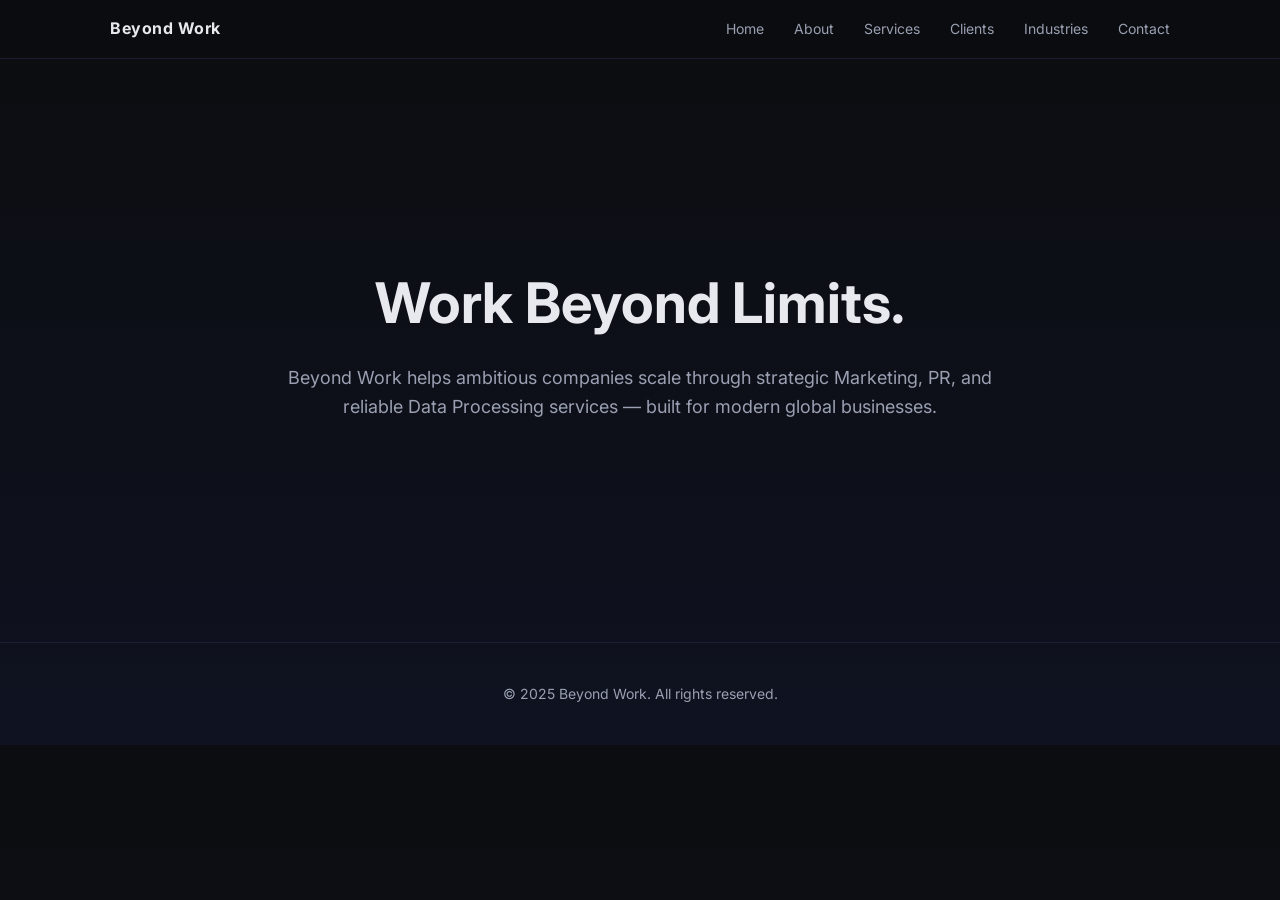
==== index.html @ 4e3e788c "Added the main files" ====
<!DOCTYPE html>
<html lang="en">
<head>
<meta charset="UTF-8">
<meta name="viewport" content="width=device-width, initial-scale=1.0">
<title>Beyond Work</title>
<link href="https://fonts.googleapis.com/css2?family=Inter:wght@300;400;600;700&display=swap" rel="stylesheet">
<link rel="stylesheet" href="style.css">
</head>
<body>
<header>
<nav>
  <div class="logo">Beyond Work</div>

  <!-- Hidden checkbox -->
  <input type="checkbox" id="menu-toggle" />

  <!-- Hamburger icon -->
  <label for="menu-toggle" class="menu-icon">☰</label>

  <!-- Click-outside overlay -->
  <label for="menu-toggle" class="menu-overlay"></label>

  <ul class="nav-links">
    <li><a href="index.html">Home</a></li>
    <li><a href="about.html">About</a></li>
    <li><a href="services.html">Services</a></li>
    <li><a href="clients.html">Clients</a></li>
    <li><a href="industries.html">Industries</a></li>
    <li><a href="contact.html">Contact</a></li>
  </ul>
</nav>

</header>
<main>

<section class="hero">
  <h1>Work Beyond Limits.</h1>
  <p>Beyond Work helps ambitious companies scale through strategic Marketing, PR, and reliable Data Processing services — built for modern global businesses.</p>
</section>

</main>
<footer>© 2025 Beyond Work. All rights reserved.</footer>
</body>
</html>
---- style.css ----
:root {
  --bg: #0b0d10;
  --card: #121622;
  --text: #e7e9ee;
  --muted: #9aa0b2;
  --accent: #5b8cff;
}
* { box-sizing: border-box; margin: 0; padding: 0; }
body {
  font-family: 'Inter', sans-serif;
  background: linear-gradient(180deg, #0b0d10, #0f1220);
  color: var(--text);
  line-height: 1.6;
}
a { color: var(--accent); text-decoration: none; }
.container { max-width: 1100px; margin: auto; padding: 64px 20px; }
header { position: sticky; top: 0; background: rgba(11,13,16,0.8); backdrop-filter: blur(10px); border-bottom: 1px solid #1a1f33; }
nav { max-width: 1100px; margin: auto; display: flex; justify-content: space-between; align-items: center; padding: 16px 20px; }
nav .logo { font-weight: 700; letter-spacing: 0.5px; }
nav ul { list-style: none; display: flex; gap: 30px; }
nav li a { color: var(--muted); font-size: 14px; }
nav li a:hover { color: var(--text); }
.hero { text-align: center; padding: 120px 20px 100px; }
.hero h1 { font-size: clamp(32px, 5vw, 56px); margin-bottom: 16px; }
.hero p { max-width: 720px; margin: auto; color: var(--muted); font-size: 18px; }
section { margin-top: 80px; }
h2 { font-size: 28px; margin-bottom: 16px; }
p.section-desc { color: var(--muted); max-width: 800px; }
.grid { display: grid; gap: 24px; margin-top: 32px; }
.grid-3 { grid-template-columns: repeat(auto-fit, minmax(240px, 1fr)); }
.card { background: var(--card); border: 1px solid #1a1f33; border-radius: 14px; padding: 24px; }
.card h3 { margin-bottom: 8px; font-size: 18px; }
.card p { color: var(--muted); font-size: 14px; }
.clients span { display: inline-block; margin-right: 16px; color: var(--muted); }
form { max-width: 520px; margin-top: 32px; }
input, textarea {
  width: 100%;
  background: #0b0d18;
  border: 1px solid #1a1f33;
  border-radius: 10px;
  padding: 12px 14px;
  color: var(--text);
  margin-bottom: 14px;
  font-family: 'Inter', sans-serif;
}
textarea { min-height: 120px; resize: vertical; }
button {
  background: var(--accent);
  color: #fff;
  border: none;
  border-radius: 10px;
  padding: 12px 20px;
  cursor: pointer;
  font-weight: 600;
}
button:hover { opacity: 0.9; }
footer { margin-top: 120px; padding: 40px 20px; border-top: 1px solid #1a1f33; text-align: center; color: var(--muted); font-size: 14px; }




/* Hide checkbox */
#menu-toggle {
  display: none;
}

/* Hamburger */
.menu-icon {
  display: none;
  font-size: 26px;
  cursor: pointer;
  color: var(--text);
}

/* Overlay for click-outside */
.menu-overlay {
  display: none;
}

/* Mobile & tablet */
@media (max-width: 768px) {
  nav {
    position: relative;
  }

  .menu-icon {
    display: block;
  }

  .nav-links {
    position: absolute;
    top: 100%;
    left: 0;
    right: 0;
    background: rgba(11,13,16,0.95);
    backdrop-filter: blur(10px);
    flex-direction: column;
    border-bottom: 1px solid #1a1f33;
    display: none;
    z-index: 1000;
  }

nav ul { list-style: none; gap: 0px; }

  .nav-links li {
    border-top: 1px solid #1a1f33;
  }

  .nav-links li a {
    display: block;
    padding: 14px 20px;
    font-size: 16px;
  }

  /* Show menu when checked */
  #menu-toggle:checked ~ .nav-links {
    display: flex;
  }

  /* Overlay shown when menu is open */
  #menu-toggle:checked ~ .menu-overlay {
    display: block;
    position: fixed;
    inset: 0;
    background: transparent;
    z-index: 999;
  }
}
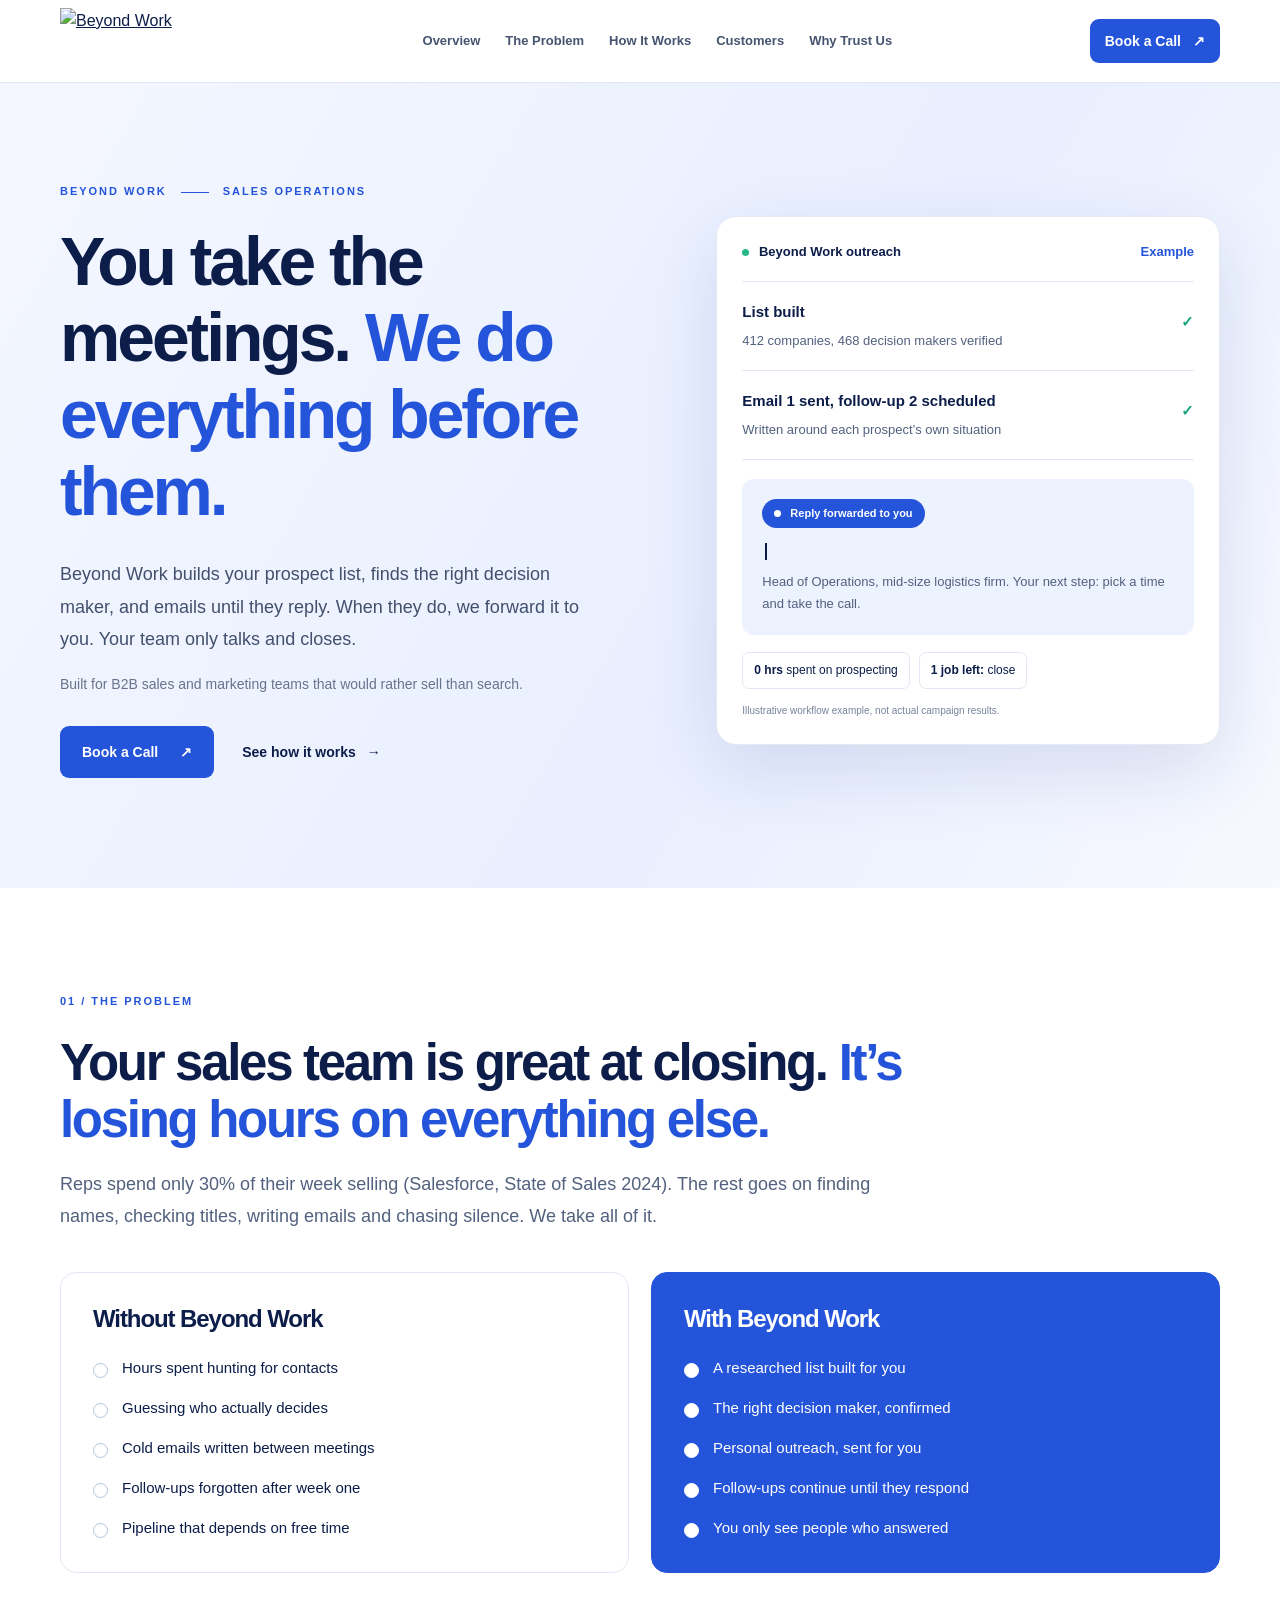
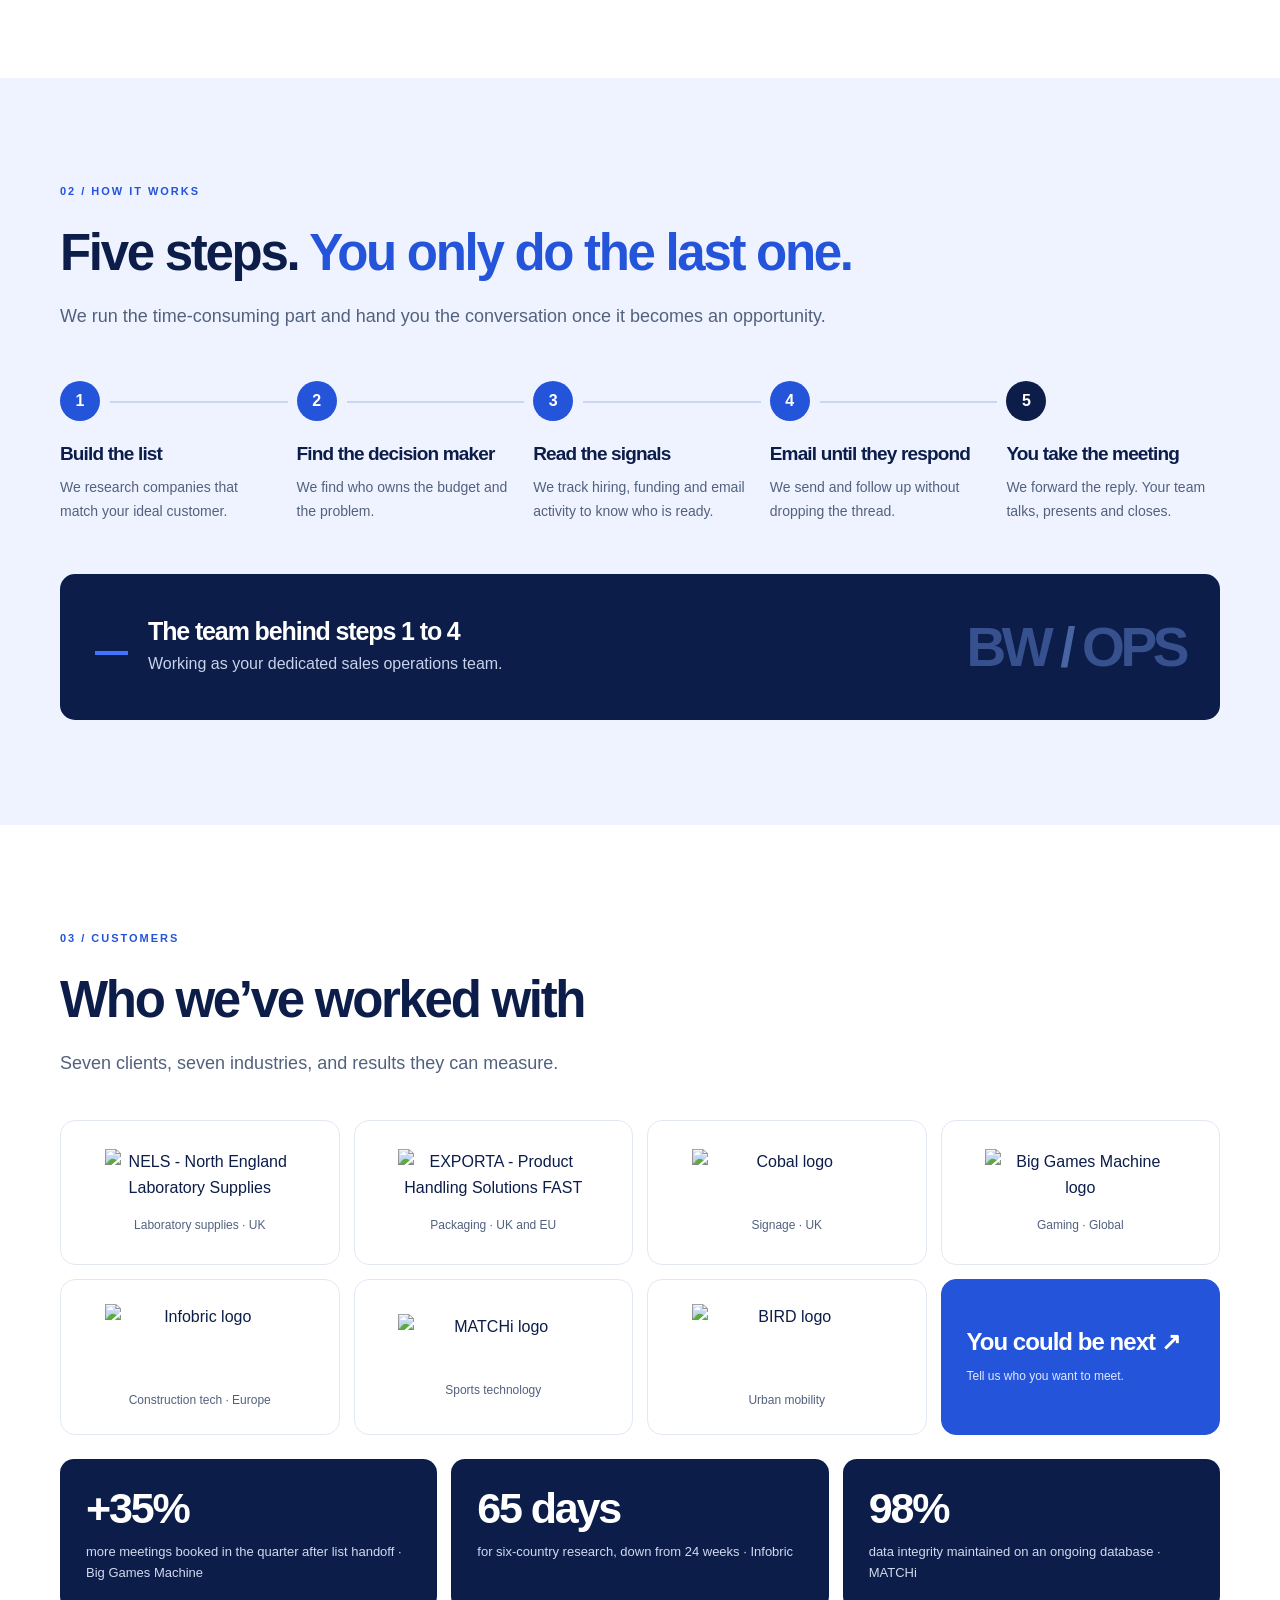
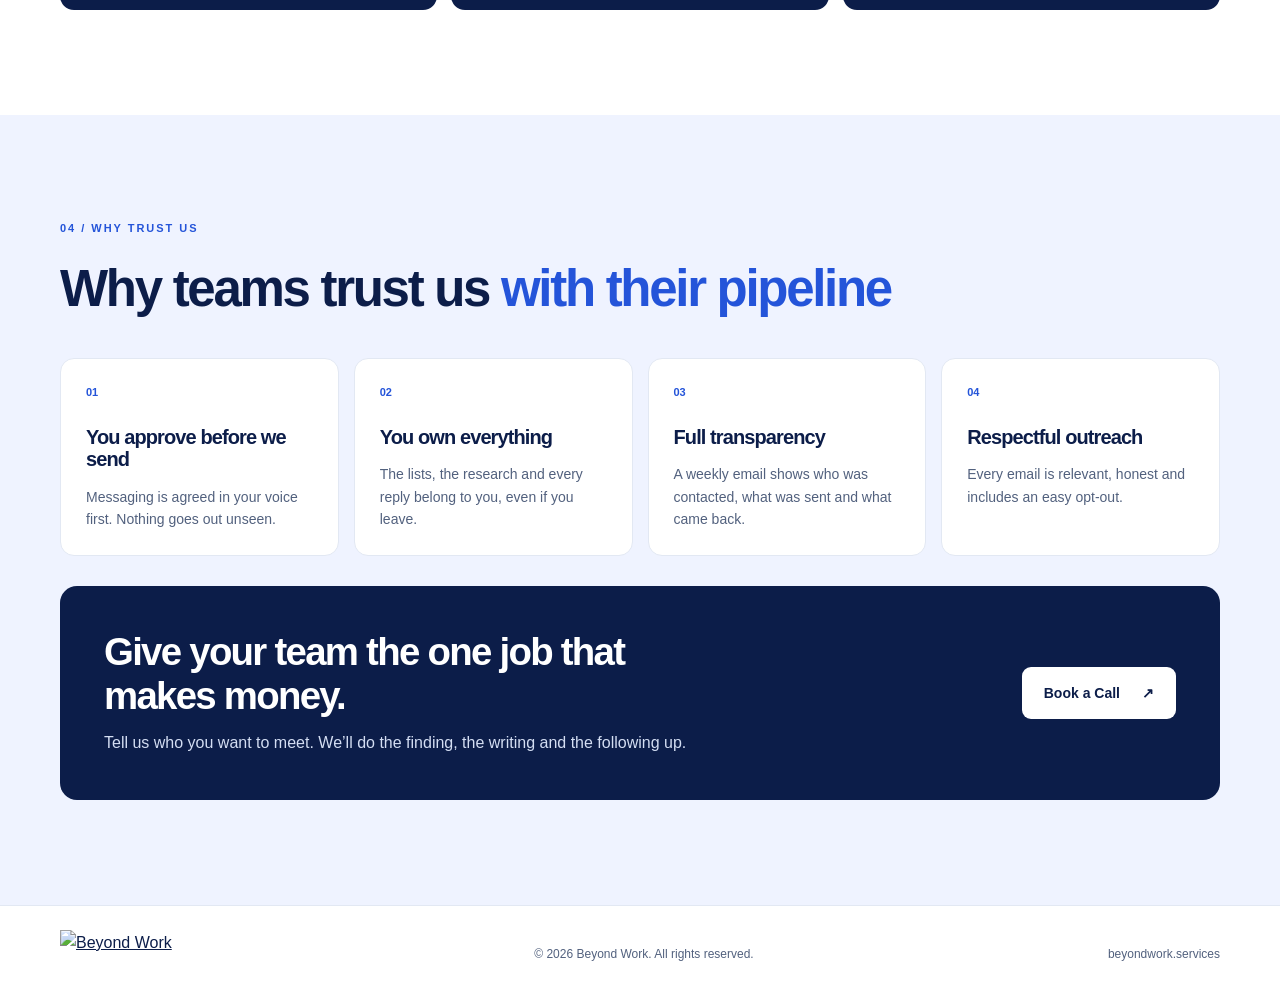
==== commit 26adfbfd: "Add files via upload" ====
--- a/index.html
+++ b/index.html
@@ -1,46 +1,108 @@
-
-<!DOCTYPE html>
+<!doctype html>
 <html lang="en">
 <head>
-<meta charset="UTF-8">
-<meta name="viewport" content="width=device-width, initial-scale=1.0">
-<title>Beyond Work</title>
-<link href="https://fonts.googleapis.com/css2?family=Inter:wght@300;400;600;700&display=swap" rel="stylesheet">
-<link rel="stylesheet" href="style.css">
+<meta charset="utf-8">
+<meta name="viewport" content="width=device-width,initial-scale=1">
+<meta name="theme-color" content="#ffffff">
+<title>Beyond Work | B2B Sales Operations, Lead Generation & Email Outreach</title>
+<meta name="description" content="Beyond Work is your dedicated B2B sales operations team. We research prospects, identify decision makers, track buying signals and manage outbound email outreach until prospects reply.">
+<meta name="robots" content="index,follow,max-image-preview:large">
+<link rel="canonical" href="https://beyondwork.services/">
+<link rel="icon" href="favicon.svg" type="image/svg+xml">
+<link rel="preload" as="image" href="assets/beyond-work-logo.webp">
+<meta property="og:type" content="website"><meta property="og:site_name" content="Beyond Work"><meta property="og:title" content="Beyond Work | You take the meetings. We do everything before them."><meta property="og:description" content="B2B prospect research, lead generation, decision-maker identification, buying signals and outbound email outreach."><meta property="og:url" content="https://beyondwork.services/"><meta property="og:image" content="https://beyondwork.services/assets/beyond-work-logo.webp">
+<meta name="twitter:card" content="summary"><meta name="twitter:title" content="Beyond Work | B2B Sales Operations"><meta name="twitter:description" content="You take the meetings. We do everything before them.">
+<link rel="stylesheet" href="styles.css">
+<script type="application/ld+json">{"@context":"https://schema.org","@type":"Organization","name":"Beyond Work","url":"https://beyondwork.services/","logo":"https://beyondwork.services/assets/beyond-work-logo.webp","email":"contact@beyondwork.services","description":"B2B sales operations, lead generation, market research, prospect research, decision-maker identification, buying signals and outbound email outreach.","knowsAbout":["Sales operations","B2B lead generation","Outbound sales","Email outreach","Sales development","SDR support","Market research","Sales process optimization","Business process outsourcing"]}</script>
 </head>
 <body>
-<header>
-<nav>
-  <div class="logo">Beyond Work</div>
-
-  <!-- Hidden checkbox -->
-  <input type="checkbox" id="menu-toggle" />
-
-  <!-- Hamburger icon -->
-  <label for="menu-toggle" class="menu-icon">☰</label>
-
-  <!-- Click-outside overlay -->
-  <label for="menu-toggle" class="menu-overlay"></label>
-
-  <ul class="nav-links">
-    <li><a href="index.html">Home</a></li>
-    <li><a href="about.html">About</a></li>
-    <li><a href="services.html">Services</a></li>
-    <li><a href="clients.html">Clients</a></li>
-    <li><a href="industries.html">Industries</a></li>
-    <li><a href="contact.html">Contact</a></li>
-  </ul>
-</nav>
-
-</header>
+<a class="skip" href="#overview">Skip to content</a>
+<header class="site-header"><div class="container nav-wrap">
+<a class="brand" href="#overview" aria-label="Beyond Work, back to overview"><img src="assets/beyond-work-logo.webp" width="200" height="81" alt="Beyond Work" fetchpriority="high"></a>
+<button class="menu-toggle" type="button" aria-label="Open navigation" aria-controls="primary-nav" aria-expanded="false"><span></span><span></span><span></span></button>
+<nav id="primary-nav" class="nav" aria-label="Main navigation"><a href="#overview">Overview</a><a href="#problem">The Problem</a><a href="#how-it-works">How It Works</a><a href="#customers">Customers</a><a href="#why-trust-us">Why Trust Us</a></nav>
+<a class="button button-small header-cta" href="mailto:contact@beyondwork.services?subject=Book%20a%20call%20with%20Beyond%20Work">Book a Call <span aria-hidden="true">↗</span></a>
+</div></header>
 <main>
-
-<section class="hero">
-  <h1>Work Beyond Limits.</h1>
-  <p>Beyond Work helps ambitious companies scale through strategic Marketing, PR, and reliable Data Processing services — built for modern global businesses.</p>
-</section>
-
+<section class="hero" id="overview" aria-labelledby="overview-title"><div class="container hero-grid">
+<div class="hero-copy"><p class="eyebrow">BEYOND WORK <span class="eyebrow-rule"></span> SALES OPERATIONS</p><h1 id="overview-title">You take the meetings. <span>We do everything before them.</span></h1><p class="hero-description">Beyond Work builds your prospect list, finds the right decision maker, and emails until they reply. When they do, we forward it to you. Your team only talks and closes.</p><p class="hero-note">Built for B2B sales and marketing teams that would rather sell than search.</p><div class="hero-actions"><a class="button" href="mailto:contact@beyondwork.services?subject=Book%20a%20call%20with%20Beyond%20Work">Book a Call <span aria-hidden="true">↗</span></a><a class="text-link" href="#how-it-works">See how it works <span aria-hidden="true">→</span></a></div></div>
+<div class="demo" aria-label="Illustrative example of Beyond Work outreach"><div class="demo-head"><span><span class="status-dot"></span> Beyond Work outreach</span><span class="demo-example">Example</span></div><div class="demo-row demo-row-first">
+    <div class="demo-label">
+        List built
+        <span class="tick" aria-hidden="true">✓</span>
+    </div>
+    <p>
+        <span class="count" data-target="412">412</span>
+        companies,
+        <span class="count" data-target="468">468</span>
+        decision makers verified
+    </p>
+</div><div class="demo-row demo-row-second">
+    <div class="demo-label">
+        Email 1 sent, follow-up 2 scheduled
+        <span class="tick" aria-hidden="true">✓</span>
+    </div>
+    <p>Written around each prospect’s own situation</p>
+</div><div class="demo-reply"><span class="reply-badge"><span class="status-dot"></span> Reply forwarded to you</span><p
+    class="quote typewriter"
+    data-text="“Sounds relevant. Can we talk Thursday?”"
+    aria-label="Sounds relevant. Can we talk Thursday?"
+></p><p>Head of Operations, mid-size logistics firm. Your next step: pick a time and take the call.</p></div><div class="demo-stats"><span><strong>0 hrs</strong> spent on prospecting</span><span><strong>1 job left:</strong> close</span></div><p class="demo-disclaimer">Illustrative workflow example, not actual campaign results.</p></div>
+</div></section>
+<section id="problem" class="section" aria-labelledby="problem-title"><div class="container"><p class="eyebrow">01 / THE PROBLEM</p><h2 id="problem-title">Your sales team is great at closing. <span>It’s losing hours on everything else.</span></h2><p class="section-lead">Reps spend only 30% of their week selling (Salesforce, State of Sales 2024). The rest goes on finding names, checking titles, writing emails and chasing silence. We take all of it.</p><div class="comparison"><div class="compare-card"><h3>Without Beyond Work</h3><ul><li>Hours spent hunting for contacts</li><li>Guessing who actually decides</li><li>Cold emails written between meetings</li><li>Follow-ups forgotten after week one</li><li>Pipeline that depends on free time</li></ul></div><div class="compare-card compare-blue"><h3>With Beyond Work</h3><ul><li>A researched list built for you</li><li>The right decision maker, confirmed</li><li>Personal outreach, sent for you</li><li>Follow-ups continue until they respond</li><li>You only see people who answered</li></ul></div></div></div></section>
+<section id="how-it-works" class="section section-soft" aria-labelledby="how-title"><div class="container"><p class="eyebrow">02 / HOW IT WORKS</p><h2 id="how-title">Five steps. <span>You only do the last one.</span></h2><p class="section-lead">We run the time-consuming part and hand you the conversation once it becomes an opportunity.</p><ol class="steps"><li><span class="step-num">1</span><h3>Build the list</h3><p>We research companies that match your ideal customer.</p></li><li><span class="step-num">2</span><h3>Find the decision maker</h3><p>We find who owns the budget and the problem.</p></li><li><span class="step-num">3</span><h3>Read the signals</h3><p>We track hiring, funding and email activity to know who is ready.</p></li><li><span class="step-num">4</span><h3>Email until they respond</h3><p>We send and follow up without dropping the thread.</p></li><li><span class="step-num step-last">5</span><h3>You take the meeting</h3><p>We forward the reply. Your team talks, presents and closes.</p></li></ol><div class="team-band"><div class="team-mark"></div><div><h3>The team behind steps 1 to 4</h3><p>Working as your dedicated sales operations team.</p></div><span class="team-art" aria-hidden="true">BW<span> / </span>OPS</span></div></div></section>
+<section id="customers" class="section" aria-labelledby="customers-title"><div class="container"><p class="eyebrow">03 / CUSTOMERS</p><h2 id="customers-title">Who we’ve worked with</h2><p class="section-lead">Seven clients, seven industries, and results they can measure.</p><div class="customer-grid"><article class="customer">
+    <img
+        src="assets/nels.png"
+        class="customer-logo"
+        alt="NELS - North England Laboratory Supplies"
+    >
+    <p>Laboratory supplies · UK</p>
+</article><article class="customer">
+    <img
+        src="assets/exporta.png"
+        class="customer-logo"
+        alt="EXPORTA - Product Handling Solutions FAST"
+    >
+    <p>Packaging · UK and EU</p>
+</article><article class="customer">
+    <img
+        src="assets/cobaljpeg.jpeg"
+        class="customer-logo"
+        alt="Cobal logo"
+    >
+    <p>Signage · UK</p>
+</article><article class="customer">
+    <img
+        src="assets/big games machine-.png"
+        class="customer-logo"
+        alt="Big Games Machine logo"
+    >
+    <p>Gaming · Global</p>
+</article><article class="customer">
+    <img
+        src="assets/Infobric_Logo.png"
+        class="customer-logo2"
+        alt="Infobric logo"
+    >
+    <p>Construction tech · Europe</p>
+</article><article class="customer">
+    <img
+        src="assets/MATCHi-green.png"
+        class="customer-logo"
+        alt="MATCHi logo"
+    >
+    <p>Sports technology</p>
+</article><article class="customer">
+    <img
+        src="assets/bird-logo.png"
+        class="customer-logo2"
+        alt="BIRD logo"
+    >
+    <p>Urban mobility</p>
+</article><a class="customer customer-next" href="mailto:contact@beyondwork.services?subject=Book%20a%20call%20with%20Beyond%20Work"><h3>You could be next <span aria-hidden="true">↗</span></h3><p>Tell us who you want to meet.</p></a></div><div class="results"><div><strong>+35%</strong><p>more meetings booked in the quarter after list handoff · Big Games Machine</p></div><div><strong>65 days</strong><p>for six-country research, down from 24 weeks · Infobric</p></div><div><strong>98%</strong><p>data integrity maintained on an ongoing database · MATCHi</p></div></div></div></section>
+<section id="why-trust-us" class="section section-soft" aria-labelledby="trust-title"><div class="container"><p class="eyebrow">04 / WHY TRUST US</p><h2 id="trust-title">Why teams trust us <span>with their pipeline</span></h2><div class="trust-grid"><article><span class="trust-icon">01</span><h3>You approve before we send</h3><p>Messaging is agreed in your voice first. Nothing goes out unseen.</p></article><article><span class="trust-icon">02</span><h3>You own everything</h3><p>The lists, the research and every reply belong to you, even if you leave.</p></article><article><span class="trust-icon">03</span><h3>Full transparency</h3><p>A weekly email shows who was contacted, what was sent and what came back.</p></article><article><span class="trust-icon">04</span><h3>Respectful outreach</h3><p>Every email is relevant, honest and includes an easy opt-out.</p></article></div><div class="final-cta"><div><h2>Give your team the one job that makes money.</h2><p>Tell us who you want to meet. We’ll do the finding, the writing and the following up.</p></div><a class="button button-white" href="mailto:contact@beyondwork.services?subject=Book%20a%20call%20with%20Beyond%20Work">Book a Call <span aria-hidden="true">↗</span></a></div></div></section>
 </main>
-<footer>© 2025 Beyond Work. All rights reserved.</footer>
-</body>
-</html>
+<footer><div class="container footer-wrap"><a href="#overview" aria-label="Back to top"><img src="assets/beyond-work-logo.webp" width="140" height="57" loading="lazy" alt="Beyond Work"></a><p>© <span id="year">2026</span> Beyond Work. All rights reserved.</p><a href="https://beyondwork.services/">beyondwork.services</a></div></footer>
+<script src="script.js" defer></script>
+</body></html>
--- a/styles.css
+++ b/styles.css
@@ -0,0 +1,115 @@
+:root{--navy:#0c1d49;--blue:#2454d9;--blue2:#1b48c4;--muted:#52617e;--soft:#eff3ff;--border:#e2e8f3;--white:#fff;--max:1160px}*{box-sizing:border-box}html{scroll-behavior:smooth;scroll-padding-top:90px}body{margin:0;color:var(--navy);background:#fff;font-family:Arial,Helvetica,sans-serif;font-size:16px;line-height:1.6;-webkit-font-smoothing:antialiased}a{color:inherit}button{font:inherit}img{max-width:100%;height:auto}.container{width:min(var(--max),calc(100% - 48px));margin:auto}.skip{position:absolute;left:-9999px;top:0;background:#fff;padding:12px;z-index:100}.skip:focus{left:12px}:focus-visible{outline:3px solid #70a6ff;outline-offset:4px}.site-header{position:sticky;top:0;z-index:20;background:rgba(255,255,255,.97);border-bottom:1px solid var(--border)}.nav-wrap{min-height:82px;display:flex;align-items:center;justify-content:space-between;gap:24px}.brand{display:flex;align-items:center;flex:0 0 auto}.brand img{display:block;width:165px;height:auto}.nav{display:flex;align-items:center;gap:25px}.nav a{text-decoration:none;font-size:13px;font-weight:700;color:#465470;white-space:nowrap}.nav a:hover,.text-link:hover{color:var(--blue)}.button{display:inline-flex;align-items:center;justify-content:center;gap:22px;background:var(--blue);color:#fff;text-decoration:none;font-weight:700;font-size:14px;border-radius:9px;padding:15px 22px;transition:background .2s,transform .2s;white-space:nowrap}.button:hover{background:var(--blue2);transform:translateY(-2px)}.button-small{padding:11px 15px;gap:12px}.menu-toggle{display:none}.hero{background:linear-gradient(120deg,#f4f7ff 0%,#e9efff 60%,#f7f9ff 100%);padding:100px 0 110px;overflow:hidden}.hero-grid{display:grid;grid-template-columns:1.08fr .92fr;gap:65px;align-items:center}.eyebrow{color:var(--blue);font-size:11px;letter-spacing:.18em;font-weight:800;margin:0 0 23px}.eyebrow-rule{display:inline-block;width:28px;border-top:1px solid currentColor;vertical-align:middle;margin:0 9px}h1,h2,h3,p{margin-top:0}h1,h2,h3{letter-spacing:-.045em;line-height:1.13}h1{font-size:clamp(43px,5.3vw,73px);font-weight:800;margin-bottom:28px}h1 span,h2 span{color:var(--blue)}.hero-description{font-size:18px;line-height:1.8;color:#42506d;max-width:540px;margin-bottom:18px}.hero-note{font-size:14px;color:#68748b;max-width:510px}.hero-actions{display:flex;gap:28px;align-items:center;flex-wrap:wrap;margin-top:30px}.text-link{font-size:14px;font-weight:700;text-decoration:none}.text-link span{padding-left:7px}.demo{background:#fff;border:1px solid #e4e9f4;border-radius:20px;padding:25px;box-shadow:0 26px 75px rgba(20,55,140,.13)}.demo-head{display:flex;justify-content:space-between;gap:12px;font-weight:800;font-size:13px;padding-bottom:18px;border-bottom:1px solid var(--border)}.demo-example{color:var(--blue)}.status-dot{display:inline-block;width:7px;height:7px;background:#26b886;border-radius:50%;margin-right:6px;vertical-align:middle}.demo-row{padding:18px 0;border-bottom:1px solid var(--border)}.demo-label{font-size:15px;font-weight:800}.tick{color:#18a57e;float:right;margin-top:10px;}.demo-row p,.demo-reply>p:not(.quote){font-size:13px;color:var(--muted);line-height:1.7;margin:6px 0 0}.count{font-variant-numeric:tabular-nums}.demo-reply{margin-top:19px;background:#edf2ff;border-radius:12px;padding:20px}.reply-badge{display:inline-block;border-radius:30px;background:var(--blue);color:#fff;font-size:11px;font-weight:800;padding:6px 12px}.reply-badge .status-dot{background:#fff}.quote{font-size:17px;font-weight:800;margin:13px 0 4px;line-height:1.4}.demo-stats{display:flex;flex-wrap:wrap;gap:9px;margin-top:17px}.demo-stats span{border:1px solid var(--border);border-radius:7px;padding:8px 11px;font-size:12px}.demo-disclaimer{font-size:10px;color:#78849c;margin:14px 0 0}.section{padding:105px 0}.section-soft{background:var(--soft)}h2{font-size:clamp(34px,4vw,51px);max-width:880px;margin-bottom:20px}.section-lead{color:var(--muted);font-size:18px;max-width:850px;line-height:1.75;margin-bottom:40px}.comparison{display:grid;grid-template-columns:1fr 1fr;gap:22px}.compare-card{border:1px solid var(--border);background:#fff;border-radius:16px;padding:32px}.compare-card h3{font-size:24px;margin-bottom:24px}.compare-card ul{list-style:none;padding:0;margin:0;display:grid;gap:16px}.compare-card li{position:relative;padding-left:29px;font-size:15px}.compare-card li:before{content:'';position:absolute;left:0;top:7px;width:13px;height:13px;border:1.5px solid #b5c3dc;border-radius:50%}.compare-blue{background:var(--blue);border-color:var(--blue);color:#fff}.compare-blue li:before{background:#fff;border-color:#fff}.steps{list-style:none;padding:0;margin:48px 0 36px;display:grid;grid-template-columns:repeat(5,minmax(0,1fr));gap:23px}.steps li{position:relative}.steps li:not(:last-child):after{content:'';position:absolute;top:20px;left:50px;right:-14px;height:2px;background:#c9d6f4}.step-num{display:grid;place-items:center;background:var(--blue);color:#fff;border-radius:50%;width:40px;height:40px;font-weight:800;margin-bottom:22px}.step-last{background:var(--navy)}.steps h3{font-size:19px;margin-bottom:12px}.steps p{font-size:14px;color:var(--muted);line-height:1.7}.team-band{background:var(--navy);border-radius:15px;color:#fff;padding:29px 35px;display:flex;align-items:center;gap:20px;overflow:hidden;position:relative}.team-mark{width:33px;height:4px;background:#4374ff;align-self:center;margin-top:12px;flex-shrink:0}.team-band h3{font-size:25px;margin-bottom:6px}.team-band p{color:#c7d2eb;margin:0}.team-art{margin-left:auto;color:#37518e;font-size:55px;font-weight:800;letter-spacing:-.08em;white-space:nowrap}.team-art span{color:#4865a3}.customer-grid{display:grid;grid-template-columns:repeat(4,minmax(0,1fr));gap:14px}.customer{min-height:145px;border:1px solid var(--border);border-radius:15px;padding:24px 15px;display:flex;flex-direction:column;align-items:center;justify-content:center;text-align:center;text-decoration:none}.customer h3{font-size:21px;margin-bottom:12px;letter-spacing:-.04em}.customer p{font-size:12px;color:var(--muted);margin:0}.customer-next{background:var(--blue);color:#fff;border-color:var(--blue);align-items:flex-start;text-align:left;padding:25px}.customer-next h3{font-size:24px}.customer-next p{color:#e0e8ff}.results{display:grid;grid-template-columns:repeat(3,minmax(0,1fr));gap:14px;margin-top:24px}.results>div{background:var(--navy);color:#fff;border-radius:14px;padding:26px}.results strong{display:block;font-size:43px;letter-spacing:-.05em;line-height:1.1}.results p{font-size:13px;color:#d0d9ee;margin:10px 0 0}.trust-grid{display:grid;grid-template-columns:repeat(4,minmax(0,1fr));gap:15px;margin:40px 0 30px}.trust-grid article{background:#fff;border:1px solid var(--border);border-radius:14px;padding:25px}.trust-icon{font-size:11px;color:var(--blue);font-weight:800;display:block;margin-bottom:24px}.trust-grid h3{font-size:20px;margin-bottom:15px}.trust-grid p{font-size:14px;color:var(--muted);margin:0}.final-cta{background:var(--navy);color:#fff;border-radius:17px;padding:44px;display:flex;align-items:center;justify-content:space-between;gap:45px}.final-cta h2{font-size:clamp(29px,3vw,40px);max-width:640px;margin-bottom:13px}.final-cta h2 span{color:#fff}.final-cta p{color:#d4def3;max-width:670px;margin:0}.button-white{background:#fff;color:var(--navy)}.button-white:hover{background:#e7eeff;color:var(--navy)}footer{border-top:1px solid var(--border);padding:24px 0}.footer-wrap{display:flex;align-items:center;justify-content:space-between;gap:20px}.footer-wrap img{width:120px;display:block}.footer-wrap p,.footer-wrap>a:last-child{font-size:12px;color:var(--muted);text-decoration:none;margin:0} /* Customer brand logos */
+.customer-logo {
+    display: block;
+    width: 190px;
+    max-width: 100%;
+    height: 55px;
+    object-fit: contain;
+    margin: 0 auto 12px;
+}
+.customer-logo2 {
+    display: block;
+    width: 190px;
+    max-width: 100%;
+    height: 75px;
+    object-fit: contain;
+    margin: 0 auto 12px;
+}
+/* First row entrance */
+.demo-row-first {
+    opacity: 0;
+    transform: translateY(12px);
+    animation: rowEnter 0.55s ease-out 0.15s forwards;
+}
+
+/* Second row entrance */
+.demo-row-second {
+    opacity: 0;
+    transform: translateY(12px);
+    animation: rowEnter 0.55s ease-out 0.95s forwards;
+}
+
+/* First checkmark */
+.demo-row-first .tick {
+    display: inline-block;
+    opacity: 0;
+    transform: scale(0.4);
+    animation: checkEnter 0.35s ease-out 0.72s forwards;
+}
+
+/* Second checkmark */
+.demo-row-second .tick {
+    display: inline-block;
+    opacity: 0;
+    transform: scale(0.4);
+    animation: checkEnter 0.35s ease-out 1.52s forwards;
+}
+
+/* Entrance animation */
+@keyframes rowEnter {
+    from {
+        opacity: 0;
+        transform: translateY(12px);
+    }
+    to {
+        opacity: 1;
+        transform: translateY(0);
+    }
+}
+
+/* Checkmark pop animation */
+@keyframes checkEnter {
+    from {
+        opacity: 0;
+        transform: scale(0.4);
+    }
+    to {
+        opacity: 1;
+        transform: scale(1);
+    }
+}
+
+/* Accessibility */
+@media (prefers-reduced-motion: reduce) {
+    .demo-row-first,
+    .demo-row-second,
+    .demo-row-first .tick,
+    .demo-row-second .tick {
+        opacity: 1;
+        transform: none;
+    }
+}
+/* Quote entrance animation */
+.quote.typewriter {
+    min-height: 1.4em;
+    opacity: 0;
+    transform: translateY(8px);
+    transition: opacity 0.4s ease, transform 0.4s ease;
+}
+
+.quote.typewriter.is-visible {
+    opacity: 1;
+    transform: translateY(0);
+}
+
+/* Blinking typewriter cursor */
+.quote.typewriter.is-typing::after {
+    content: "";
+    display: inline-block;
+    width: 2px;
+    height: 1em;
+    margin-left: 3px;
+    background: currentColor;
+    vertical-align: -0.12em;
+    animation: quoteCaret 0.7s steps(1) infinite;
+}
+
+@keyframes quoteCaret {
+    50% {
+        opacity: 0;
+    }
+}
+@media(max-width:1050px){.nav{gap:13px}.nav a{font-size:12px}.brand img{width:135px}.hero-grid{gap:35px}.hero{padding:75px 0}.steps{gap:13px}.customer h3{font-size:18px}}
+@media(max-width:820px){.nav-wrap{min-height:70px}.menu-toggle{display:flex;flex-direction:column;justify-content:center;gap:5px;width:40px;height:40px;background:transparent;border:1px solid var(--border);border-radius:8px;cursor:pointer;order:3}.menu-toggle span{width:18px;height:2px;background:var(--navy);margin:0 auto}.nav{display:none;position:absolute;top:69px;left:0;right:0;background:#fff;padding:18px 24px 24px;border-bottom:1px solid var(--border);box-shadow:0 12px 20px rgba(0,0,0,.06);flex-direction:column;align-items:stretch;gap:0}.nav.is-open{display:flex}.nav a{font-size:15px;padding:12px 0}.header-cta{margin-left:auto}.hero-grid{grid-template-columns:1fr}.hero-copy{max-width:700px}.demo{max-width:640px;width:100%;margin:auto}.steps{grid-template-columns:repeat(2,1fr);gap:25px}.steps li:after{display:none}.customer-grid{grid-template-columns:repeat(2,1fr)}.trust-grid{grid-template-columns:repeat(2,1fr)}.team-art{display:none}}
+@media(max-width:560px){.container{width:calc(100% - 34px)}.brand img{width:118px}.header-cta{font-size:12px;padding:10px;gap:6px}.hero{padding:65px 0 72px}h1{font-size:clamp(39px,10.5vw,55px)}.hero-description{font-size:16px}.section{padding:72px 0}.section-lead{font-size:16px}.comparison,.results,.trust-grid{grid-template-columns:1fr}.compare-card{padding:25px}.steps{grid-template-columns:1fr;gap:14px}.steps li{padding:0 0 15px 58px;min-height:90px}.step-num{position:absolute;left:0;top:0}.steps li:not(:last-child):after{display:block;left:19px;top:43px;right:auto;width:2px;height:calc(100% - 35px)}.steps h3{margin:0 0 7px}.steps p{margin:0}.team-band{padding:25px;gap:12px}.team-band h3{font-size:21px}.customer-grid{gap:10px}.customer{padding:17px 9px;min-height:125px}.customer h3{font-size:17px}.customer p{font-size:11px}.customer-next h3{font-size:19px}.results strong{font-size:38px}.trust-grid{gap:12px}.trust-icon{margin-bottom:10px}.final-cta{flex-direction:column;align-items:flex-start;padding:29px;gap:24px}.footer-wrap{flex-wrap:wrap}.footer-wrap p{order:3;width:100%}.demo{padding:18px}.demo-row{padding:15px 0}.demo-stats span{font-size:11px}}
+@media(prefers-reduced-motion:reduce){html{scroll-behavior:auto}*,*:before,*:after{animation:none!important;transition:none!important}}
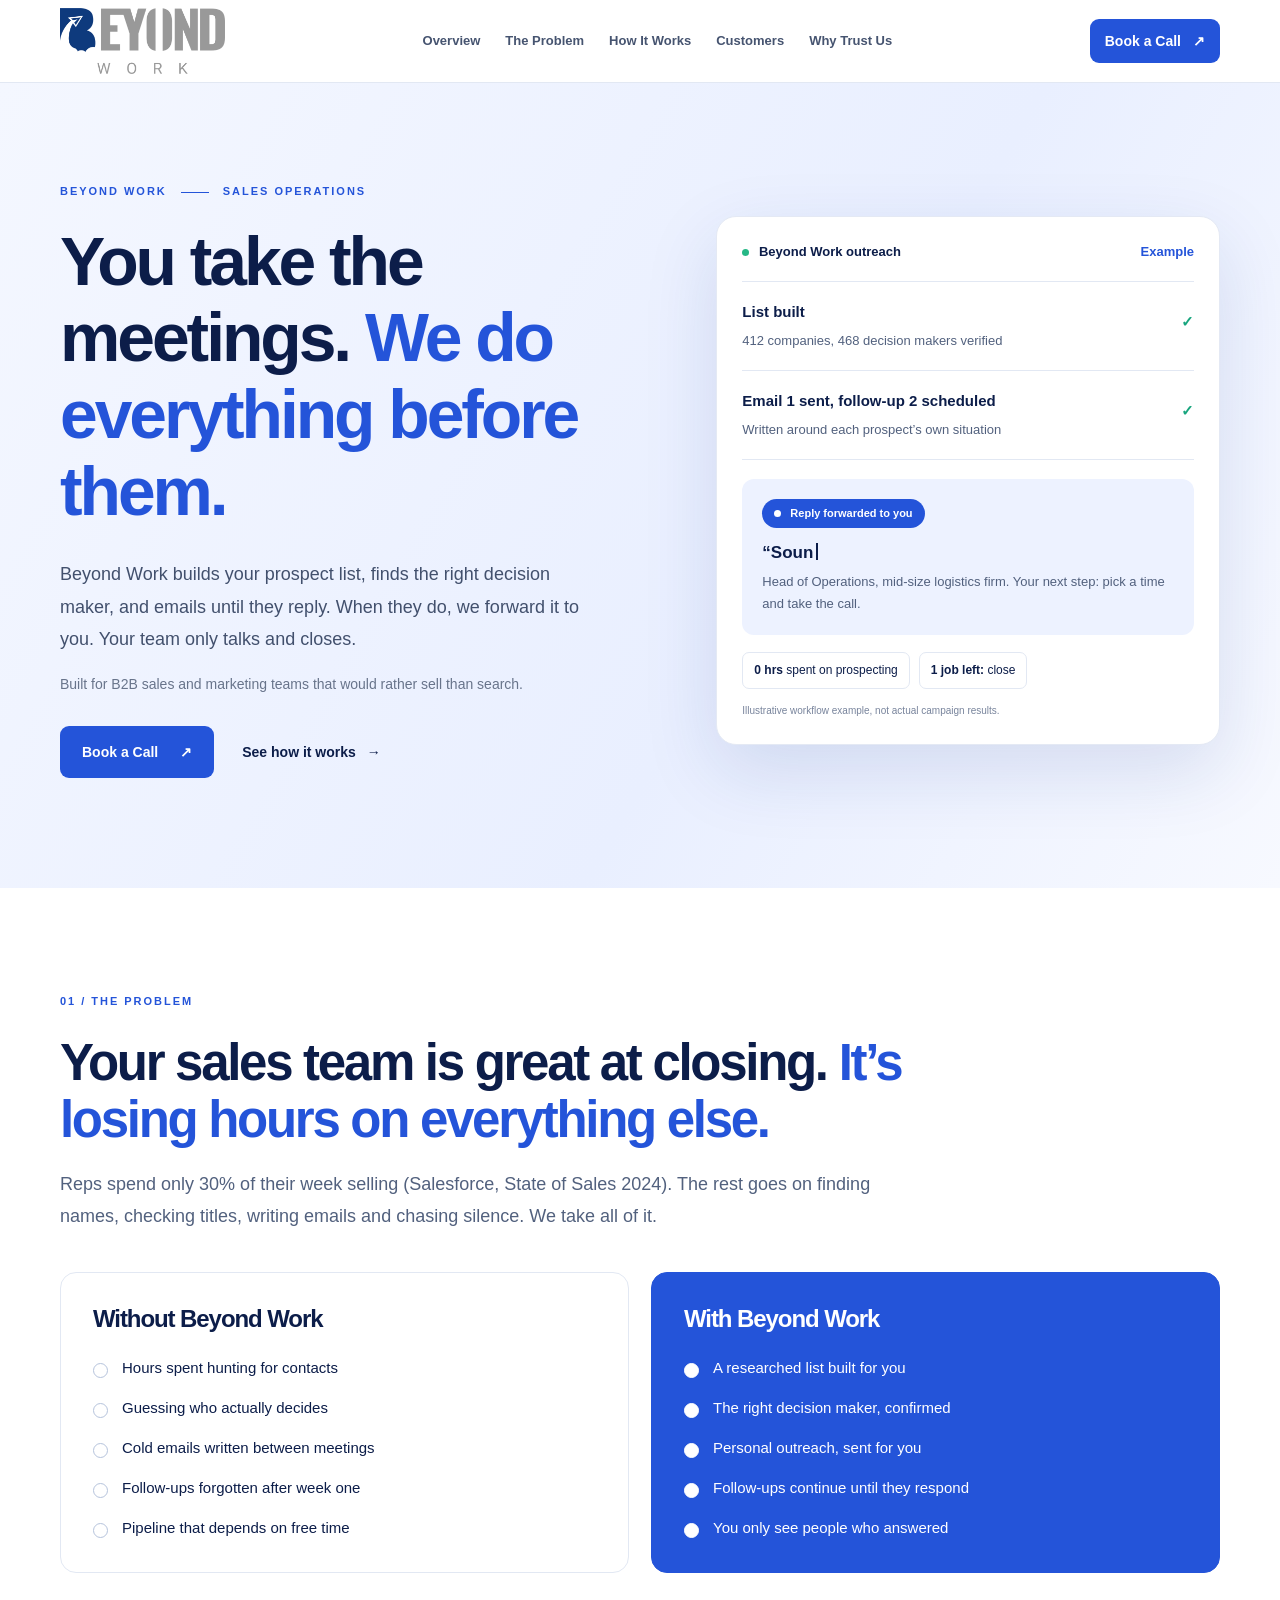
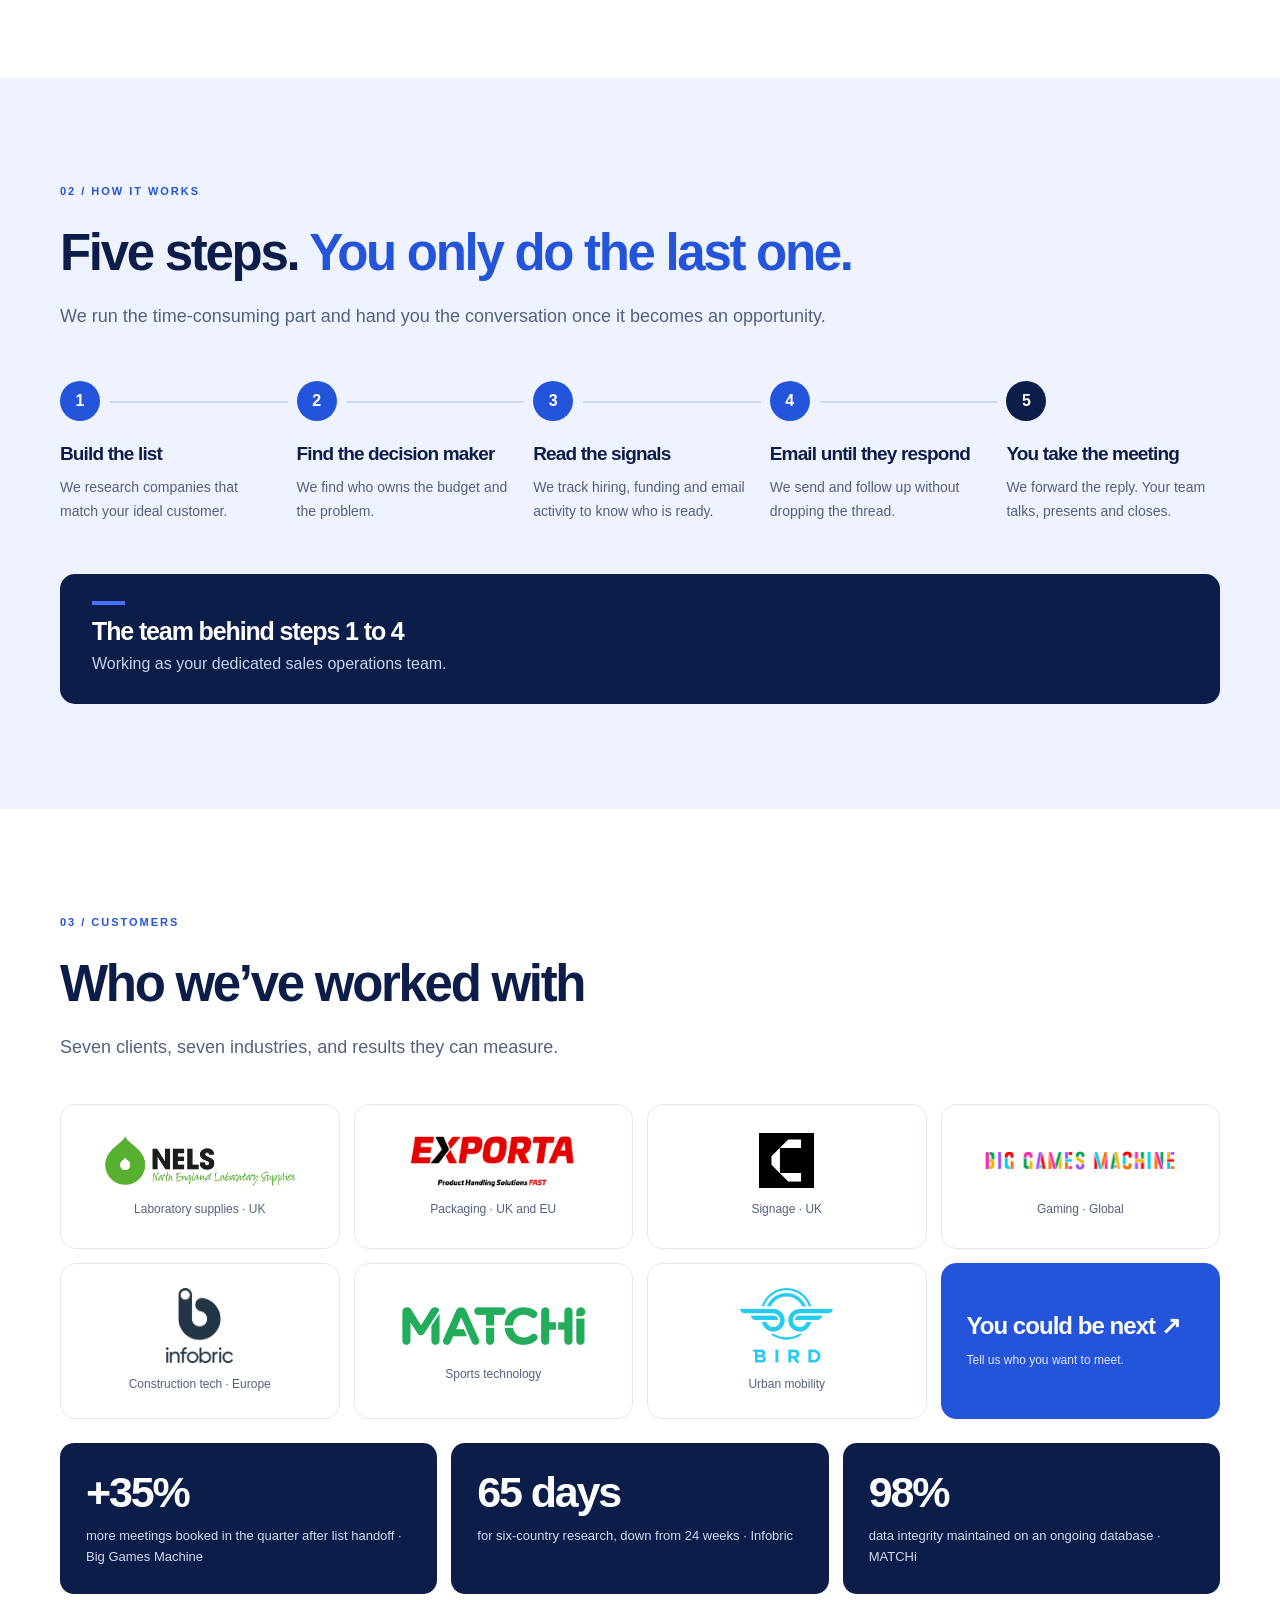
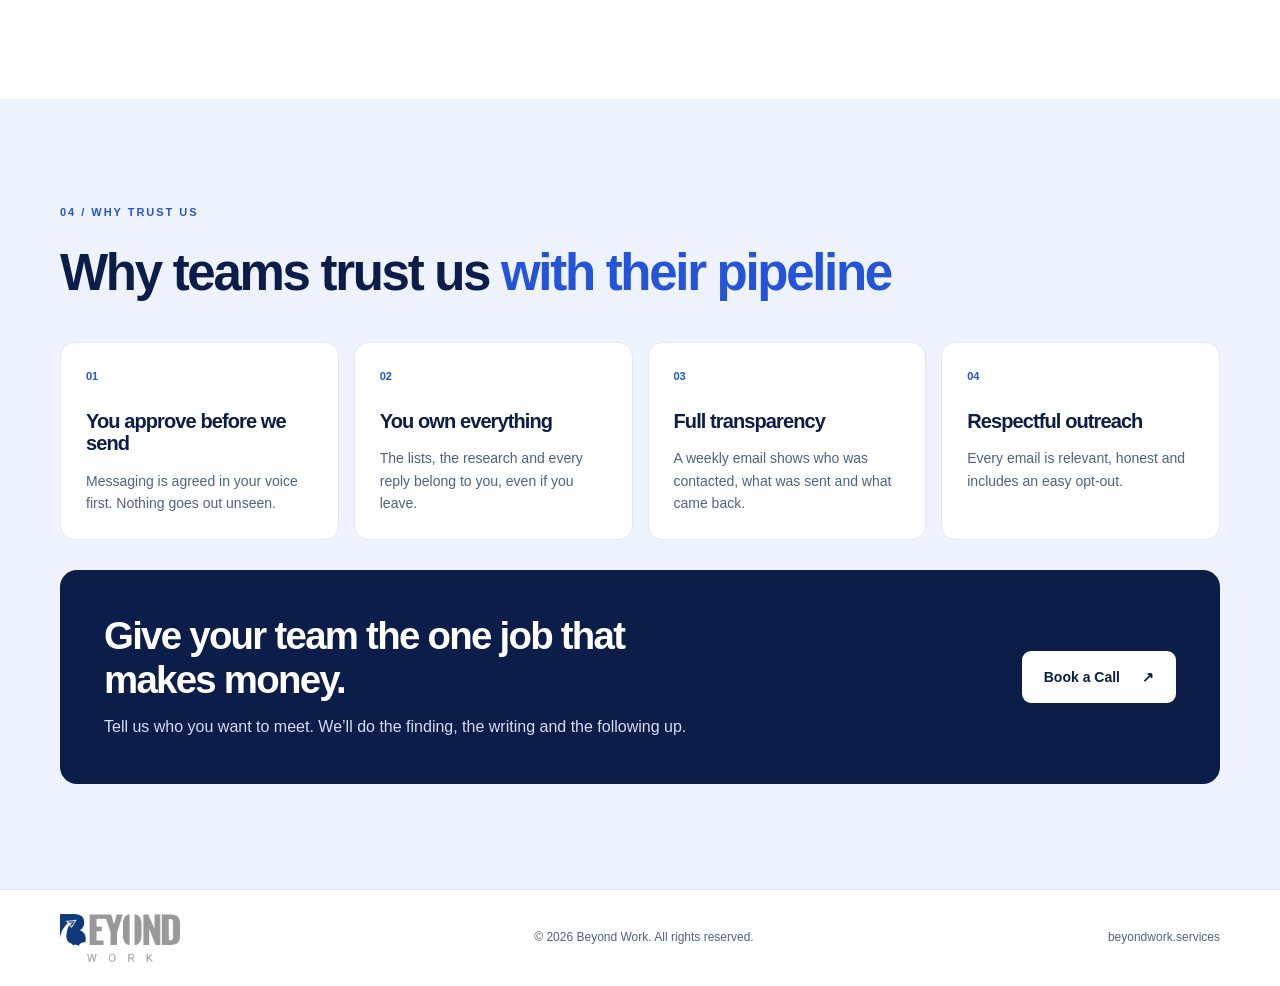
==== commit f2594e9c: "Add files via upload" ====
--- a/index.html
+++ b/index.html
@@ -8,7 +8,7 @@
 <meta name="description" content="Beyond Work is your dedicated B2B sales operations team. We research prospects, identify decision makers, track buying signals and manage outbound email outreach until prospects reply.">
 <meta name="robots" content="index,follow,max-image-preview:large">
 <link rel="canonical" href="https://beyondwork.services/">
-<link rel="icon" href="favicon.svg" type="image/svg+xml">
+<link rel="icon" href="faviconn.svg" type="image/svg+xml">
 <link rel="preload" as="image" href="assets/beyond-work-logo.webp">
 <meta property="og:type" content="website"><meta property="og:site_name" content="Beyond Work"><meta property="og:title" content="Beyond Work | You take the meetings. We do everything before them."><meta property="og:description" content="B2B prospect research, lead generation, decision-maker identification, buying signals and outbound email outreach."><meta property="og:url" content="https://beyondwork.services/"><meta property="og:image" content="https://beyondwork.services/assets/beyond-work-logo.webp">
 <meta name="twitter:card" content="summary"><meta name="twitter:title" content="Beyond Work | B2B Sales Operations"><meta name="twitter:description" content="You take the meetings. We do everything before them.">
@@ -50,7 +50,13 @@
 ></p><p>Head of Operations, mid-size logistics firm. Your next step: pick a time and take the call.</p></div><div class="demo-stats"><span><strong>0 hrs</strong> spent on prospecting</span><span><strong>1 job left:</strong> close</span></div><p class="demo-disclaimer">Illustrative workflow example, not actual campaign results.</p></div>
 </div></section>
 <section id="problem" class="section" aria-labelledby="problem-title"><div class="container"><p class="eyebrow">01 / THE PROBLEM</p><h2 id="problem-title">Your sales team is great at closing. <span>It’s losing hours on everything else.</span></h2><p class="section-lead">Reps spend only 30% of their week selling (Salesforce, State of Sales 2024). The rest goes on finding names, checking titles, writing emails and chasing silence. We take all of it.</p><div class="comparison"><div class="compare-card"><h3>Without Beyond Work</h3><ul><li>Hours spent hunting for contacts</li><li>Guessing who actually decides</li><li>Cold emails written between meetings</li><li>Follow-ups forgotten after week one</li><li>Pipeline that depends on free time</li></ul></div><div class="compare-card compare-blue"><h3>With Beyond Work</h3><ul><li>A researched list built for you</li><li>The right decision maker, confirmed</li><li>Personal outreach, sent for you</li><li>Follow-ups continue until they respond</li><li>You only see people who answered</li></ul></div></div></div></section>
-<section id="how-it-works" class="section section-soft" aria-labelledby="how-title"><div class="container"><p class="eyebrow">02 / HOW IT WORKS</p><h2 id="how-title">Five steps. <span>You only do the last one.</span></h2><p class="section-lead">We run the time-consuming part and hand you the conversation once it becomes an opportunity.</p><ol class="steps"><li><span class="step-num">1</span><h3>Build the list</h3><p>We research companies that match your ideal customer.</p></li><li><span class="step-num">2</span><h3>Find the decision maker</h3><p>We find who owns the budget and the problem.</p></li><li><span class="step-num">3</span><h3>Read the signals</h3><p>We track hiring, funding and email activity to know who is ready.</p></li><li><span class="step-num">4</span><h3>Email until they respond</h3><p>We send and follow up without dropping the thread.</p></li><li><span class="step-num step-last">5</span><h3>You take the meeting</h3><p>We forward the reply. Your team talks, presents and closes.</p></li></ol><div class="team-band"><div class="team-mark"></div><div><h3>The team behind steps 1 to 4</h3><p>Working as your dedicated sales operations team.</p></div><span class="team-art" aria-hidden="true">BW<span> / </span>OPS</span></div></div></section>
+<section id="how-it-works" class="section section-soft" aria-labelledby="how-title"><div class="container"><p class="eyebrow">02 / HOW IT WORKS</p><h2 id="how-title">Five steps. <span>You only do the last one.</span></h2><p class="section-lead">We run the time-consuming part and hand you the conversation once it becomes an opportunity.</p><ol class="steps"><li><span class="step-num">1</span><h3>Build the list</h3><p>We research companies that match your ideal customer.</p></li><li><span class="step-num">2</span><h3>Find the decision maker</h3><p>We find who owns the budget and the problem.</p></li><li><span class="step-num">3</span><h3>Read the signals</h3><p>We track hiring, funding and email activity to know who is ready.</p></li><li><span class="step-num">4</span><h3>Email until they respond</h3><p>We send and follow up without dropping the thread.</p></li><li><span class="step-num step-last">5</span><h3>You take the meeting</h3><p>We forward the reply. Your team talks, presents and closes.</p></li></ol><div class="team-band">
+    <div class="team-copy">
+        <div class="team-mark"></div>
+        <h3>The team behind steps 1 to 4</h3>
+        <p>Working as your dedicated sales operations team.</p>
+    </div>
+</div></div></section>
 <section id="customers" class="section" aria-labelledby="customers-title"><div class="container"><p class="eyebrow">03 / CUSTOMERS</p><h2 id="customers-title">Who we’ve worked with</h2><p class="section-lead">Seven clients, seven industries, and results they can measure.</p><div class="customer-grid"><article class="customer">
     <img
         src="assets/nels.png"
--- a/styles.css
+++ b/styles.css
@@ -109,6 +109,183 @@
         opacity: 0;
     }
 }
+
+/* Continuous glow animation for step circles */
+.steps .step-num {
+    animation: stepGlow 2.4s ease-in-out infinite;
+}
+
+/* Stagger the glow sequence */
+.steps li:nth-child(1) .step-num {
+    animation-delay: 0s;
+}
+
+.steps li:nth-child(2) .step-num {
+    animation-delay: 0.35s;
+}
+
+.steps li:nth-child(3) .step-num {
+    animation-delay: 0.70s;
+}
+
+.steps li:nth-child(4) .step-num {
+    animation-delay: 1.05s;
+}
+
+.steps li:nth-child(5) .step-num {
+    animation-delay: 1.40s;
+}
+
+/* Blue circles */
+@keyframes stepGlow {
+    0%, 100% {
+        box-shadow: 0 0 0 0 rgb(36 84 217);
+        filter: brightness(1);
+    }
+
+    50% {
+        box-shadow: 0 0 0 6px rgb(0 68 255 / 27%), 0 0 20px rgba(36, 84, 217, 0.45);
+        filter: brightness(1.15);
+    }
+}
+
+/* Final dark navy circle */
+.steps .step-num.step-last {
+    animation: stepGlow 2.4s ease-in-out infinite;
+}
+
+@keyframes stepGlowDark {
+    0%, 100% {
+        box-shadow: 0 0 0 0 rgba(12, 29, 73, 0);
+        filter: brightness(1);
+    }
+
+    50% {
+        box-shadow:
+            0 0 0 6px rgba(12, 29, 73, 0.13),
+            0 0 20px rgba(12, 29, 73, 0.4);
+        filter: brightness(1.25);
+    }
+}
+
+/* Team banner */
+.team-band {
+    position: relative;
+    isolation: isolate;
+    display: flex;
+    align-items: center;
+    min-height: 130px;
+    padding: 25px 32px;
+    overflow: hidden;
+    border-radius: 15px;
+    background: #0c1d49;
+}
+
+/* Blended office background */
+.team-band::before {
+    content: "";
+    position: absolute;
+    top: 0;
+    right: 0;
+    bottom: 0;
+    width: 50%;
+
+    background-image:
+        /* Left-to-right navy blending */
+        linear-gradient(
+            90deg,
+            #0c1d49 0%,
+            rgba(12, 29, 73, 0.50) 25%,
+            rgba(12, 29, 73, 0.15) 65%,
+            rgba(12, 29, 73, 0.05) 100%
+        ),
+
+        /* Full navy-blue photo tint */
+        linear-gradient(
+            rgba(12, 29, 73, 0.45),
+            rgba(12, 29, 73, 0.45)
+        ),
+
+        url("assets/team-office.jpeg");
+
+    background-size: cover;
+    background-position: center 64%;
+    background-repeat: no-repeat;
+
+    z-index: 0;
+    pointer-events: none;
+}
+
+/* Text content */
+.team-copy {
+    position: relative;
+    z-index: 1;
+    width: 65%;
+    max-width: 620px;
+}
+
+.team-band .team-mark {
+    width: 33px;
+    height: 4px;
+    background: #4374ff;
+    margin: 0 0 12px;
+}
+
+.team-band h3 {
+    font-size: 25px;
+    margin-bottom: 6px;
+}
+
+.team-band p {
+    color: #c7d2eb;
+    margin: 0;
+}
+
+/* Mobile */
+@media (max-width: 560px) {
+    .team-band {
+        min-height: 210px;
+        padding: 26px 24px;
+        align-items: flex-start;
+    }
+
+    .team-band::before {
+        top: 0;
+        right: 0;
+        bottom: 0;
+        left: 0;
+
+        width: 100%;
+
+        background-image:
+            linear-gradient(
+                135deg,
+                rgba(12, 29, 73, 0.92),
+                rgba(12, 29, 73, 0.72)
+            ),
+            url("assets/team-office.jpeg");
+
+        background-size: cover;
+        background-position: 65% center;
+    }
+
+    .team-copy {
+        width: 100%;
+        max-width: 100%;
+    }
+
+    .team-band h3 {
+        font-size: 21px;
+    }
+}
+/* Respect reduced-motion preferences */
+@media (prefers-reduced-motion: reduce) {
+    .steps .step-num {
+        animation: none;
+    }
+}
+
+
 @media(max-width:1050px){.nav{gap:13px}.nav a{font-size:12px}.brand img{width:135px}.hero-grid{gap:35px}.hero{padding:75px 0}.steps{gap:13px}.customer h3{font-size:18px}}
 @media(max-width:820px){.nav-wrap{min-height:70px}.menu-toggle{display:flex;flex-direction:column;justify-content:center;gap:5px;width:40px;height:40px;background:transparent;border:1px solid var(--border);border-radius:8px;cursor:pointer;order:3}.menu-toggle span{width:18px;height:2px;background:var(--navy);margin:0 auto}.nav{display:none;position:absolute;top:69px;left:0;right:0;background:#fff;padding:18px 24px 24px;border-bottom:1px solid var(--border);box-shadow:0 12px 20px rgba(0,0,0,.06);flex-direction:column;align-items:stretch;gap:0}.nav.is-open{display:flex}.nav a{font-size:15px;padding:12px 0}.header-cta{margin-left:auto}.hero-grid{grid-template-columns:1fr}.hero-copy{max-width:700px}.demo{max-width:640px;width:100%;margin:auto}.steps{grid-template-columns:repeat(2,1fr);gap:25px}.steps li:after{display:none}.customer-grid{grid-template-columns:repeat(2,1fr)}.trust-grid{grid-template-columns:repeat(2,1fr)}.team-art{display:none}}
 @media(max-width:560px){.container{width:calc(100% - 34px)}.brand img{width:118px}.header-cta{font-size:12px;padding:10px;gap:6px}.hero{padding:65px 0 72px}h1{font-size:clamp(39px,10.5vw,55px)}.hero-description{font-size:16px}.section{padding:72px 0}.section-lead{font-size:16px}.comparison,.results,.trust-grid{grid-template-columns:1fr}.compare-card{padding:25px}.steps{grid-template-columns:1fr;gap:14px}.steps li{padding:0 0 15px 58px;min-height:90px}.step-num{position:absolute;left:0;top:0}.steps li:not(:last-child):after{display:block;left:19px;top:43px;right:auto;width:2px;height:calc(100% - 35px)}.steps h3{margin:0 0 7px}.steps p{margin:0}.team-band{padding:25px;gap:12px}.team-band h3{font-size:21px}.customer-grid{gap:10px}.customer{padding:17px 9px;min-height:125px}.customer h3{font-size:17px}.customer p{font-size:11px}.customer-next h3{font-size:19px}.results strong{font-size:38px}.trust-grid{gap:12px}.trust-icon{margin-bottom:10px}.final-cta{flex-direction:column;align-items:flex-start;padding:29px;gap:24px}.footer-wrap{flex-wrap:wrap}.footer-wrap p{order:3;width:100%}.demo{padding:18px}.demo-row{padding:15px 0}.demo-stats span{font-size:11px}}
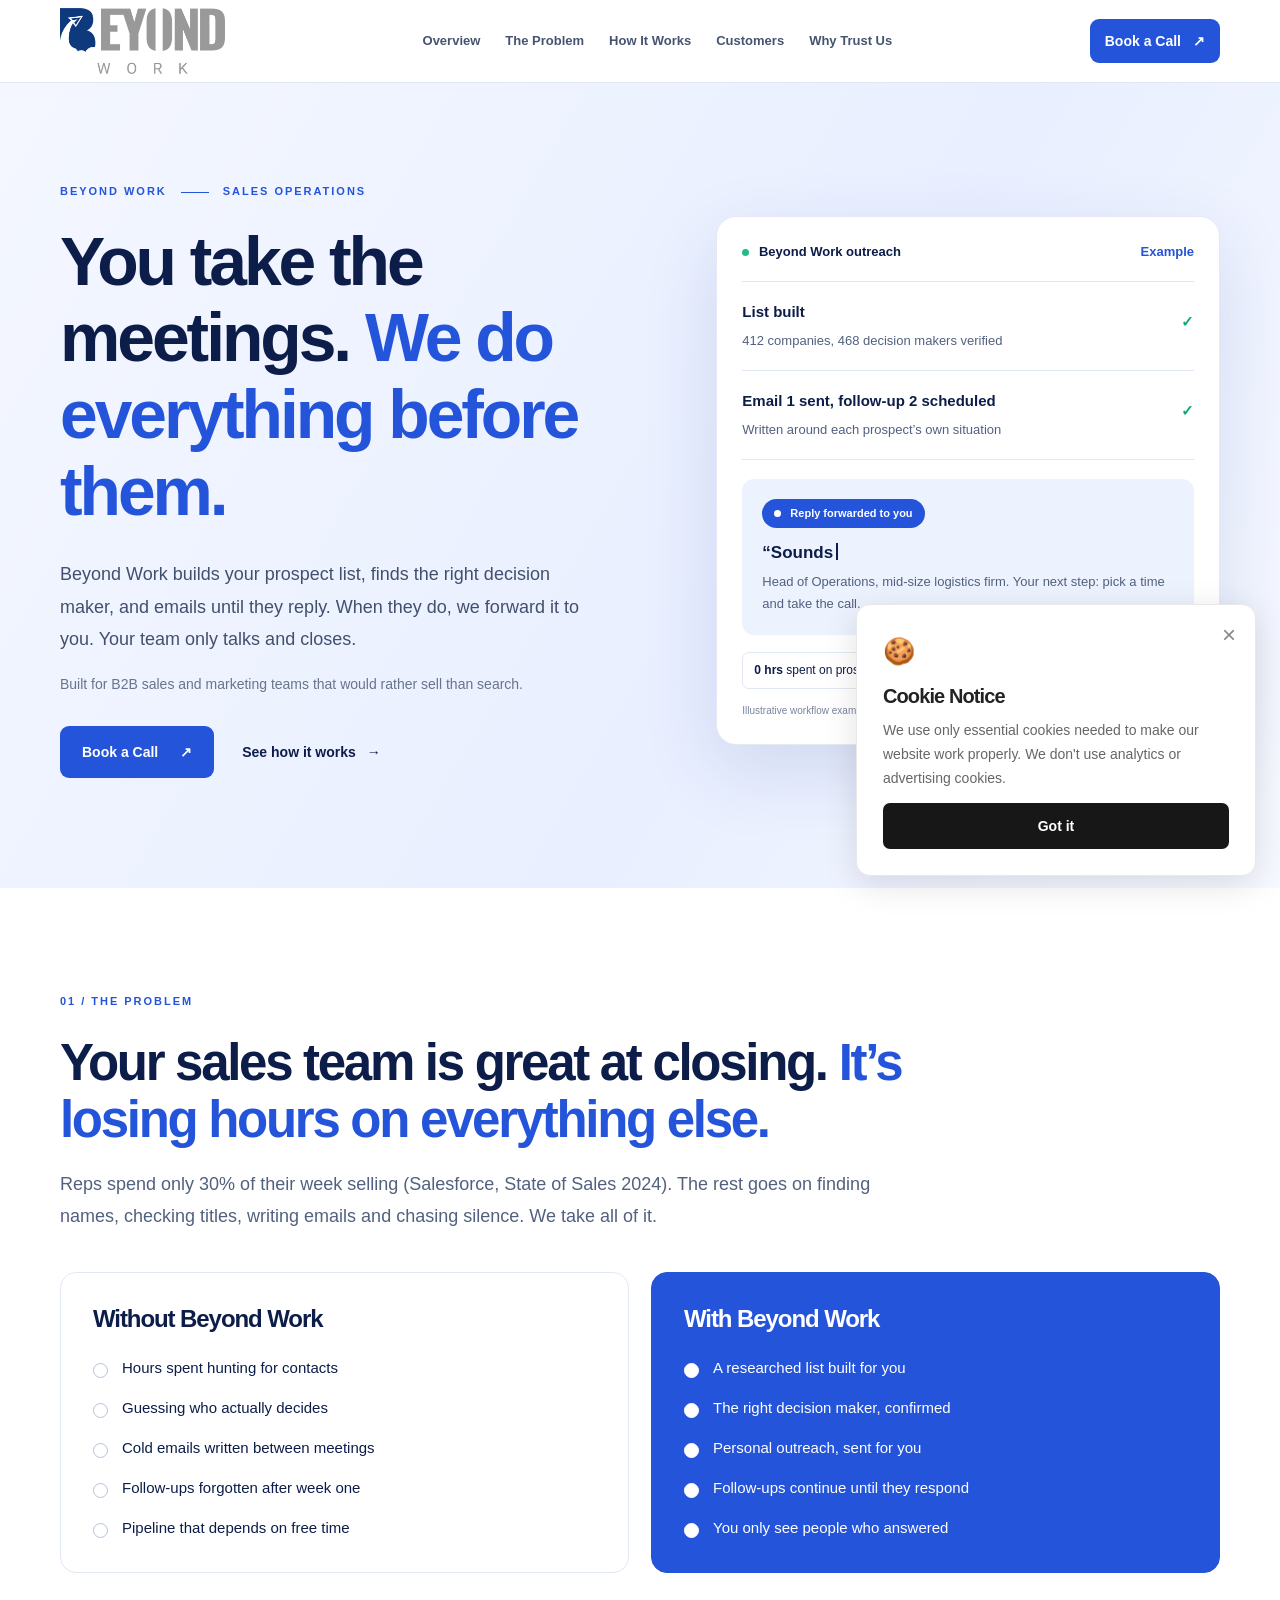
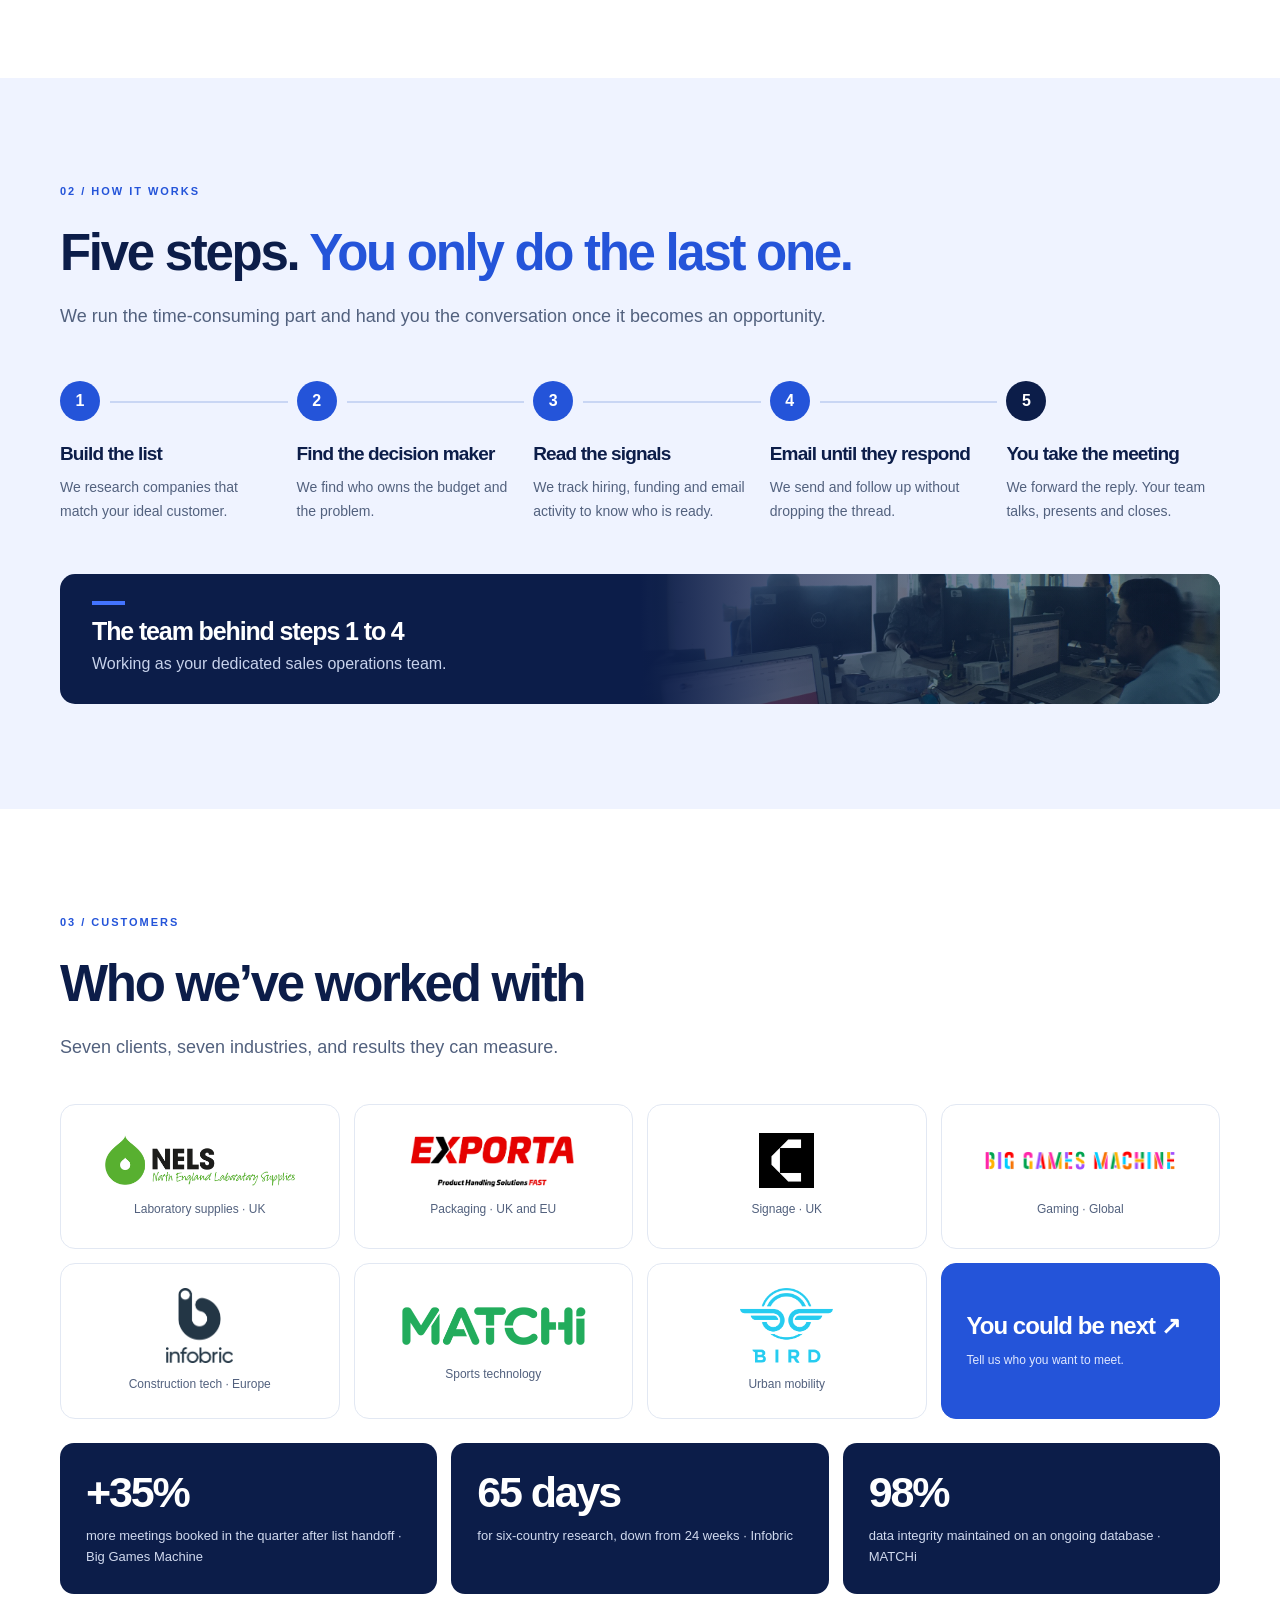
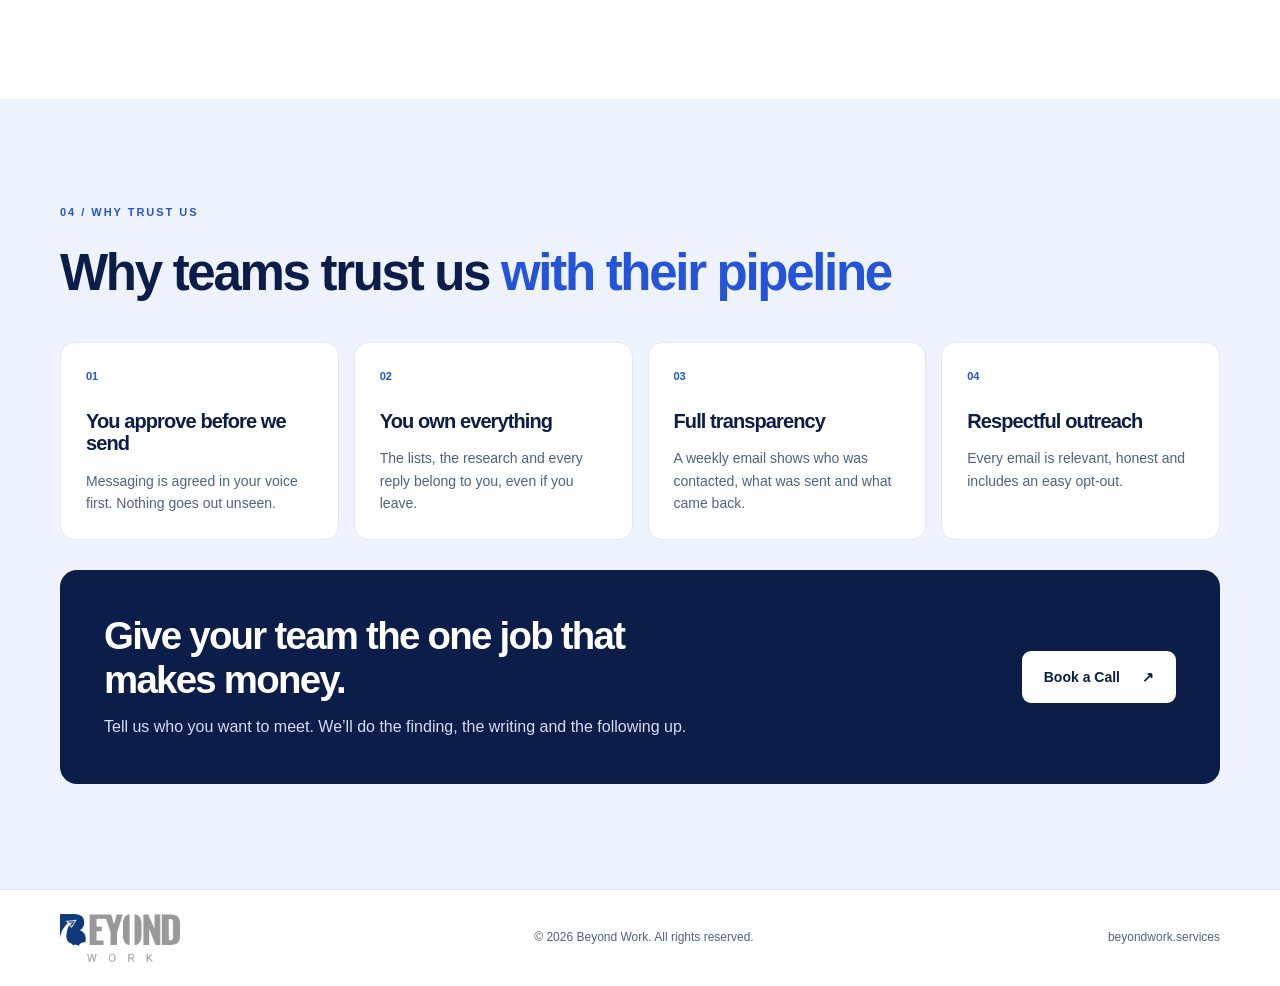
==== commit 69bc0f4b: "Add files via upload" ====
--- a/index.html
+++ b/index.html
@@ -10,10 +10,12 @@
 <link rel="canonical" href="https://beyondwork.services/">
 <link rel="icon" href="faviconn.svg" type="image/svg+xml">
 <link rel="preload" as="image" href="assets/beyond-work-logo.webp">
+<link rel="stylesheet" href="cookie-notice.css">
 <meta property="og:type" content="website"><meta property="og:site_name" content="Beyond Work"><meta property="og:title" content="Beyond Work | You take the meetings. We do everything before them."><meta property="og:description" content="B2B prospect research, lead generation, decision-maker identification, buying signals and outbound email outreach."><meta property="og:url" content="https://beyondwork.services/"><meta property="og:image" content="https://beyondwork.services/assets/beyond-work-logo.webp">
 <meta name="twitter:card" content="summary"><meta name="twitter:title" content="Beyond Work | B2B Sales Operations"><meta name="twitter:description" content="You take the meetings. We do everything before them.">
 <link rel="stylesheet" href="styles.css">
 <script type="application/ld+json">{"@context":"https://schema.org","@type":"Organization","name":"Beyond Work","url":"https://beyondwork.services/","logo":"https://beyondwork.services/assets/beyond-work-logo.webp","email":"contact@beyondwork.services","description":"B2B sales operations, lead generation, market research, prospect research, decision-maker identification, buying signals and outbound email outreach.","knowsAbout":["Sales operations","B2B lead generation","Outbound sales","Email outreach","Sales development","SDR support","Market research","Sales process optimization","Business process outsourcing"]}</script>
+<script src="cookie-notice.js" defer></script>
 </head>
 <body>
 <a class="skip" href="#overview">Skip to content</a>
@@ -110,5 +112,34 @@
 <section id="why-trust-us" class="section section-soft" aria-labelledby="trust-title"><div class="container"><p class="eyebrow">04 / WHY TRUST US</p><h2 id="trust-title">Why teams trust us <span>with their pipeline</span></h2><div class="trust-grid"><article><span class="trust-icon">01</span><h3>You approve before we send</h3><p>Messaging is agreed in your voice first. Nothing goes out unseen.</p></article><article><span class="trust-icon">02</span><h3>You own everything</h3><p>The lists, the research and every reply belong to you, even if you leave.</p></article><article><span class="trust-icon">03</span><h3>Full transparency</h3><p>A weekly email shows who was contacted, what was sent and what came back.</p></article><article><span class="trust-icon">04</span><h3>Respectful outreach</h3><p>Every email is relevant, honest and includes an easy opt-out.</p></article></div><div class="final-cta"><div><h2>Give your team the one job that makes money.</h2><p>Tell us who you want to meet. We’ll do the finding, the writing and the following up.</p></div><a class="button button-white" href="mailto:contact@beyondwork.services?subject=Book%20a%20call%20with%20Beyond%20Work">Book a Call <span aria-hidden="true">↗</span></a></div></div></section>
 </main>
 <footer><div class="container footer-wrap"><a href="#overview" aria-label="Back to top"><img src="assets/beyond-work-logo.webp" width="140" height="57" loading="lazy" alt="Beyond Work"></a><p>© <span id="year">2026</span> Beyond Work. All rights reserved.</p><a href="https://beyondwork.services/">beyondwork.services</a></div></footer>
+<!-- Cookie Notice -->
+<div id="cookie-notice" class="cookie-notice" hidden>
+
+    <button
+        class="cookie-notice-close"
+        id="cookie-close"
+        aria-label="Close cookie notice"
+        type="button"
+    >
+        &times;
+    </button>
+
+    <div class="cookie-notice-content">
+        <div class="cookie-notice-icon">🍪</div>
+
+        <h3>Cookie Notice</h3>
+
+        <p>
+            We use only essential cookies needed to make
+            our website work properly. We don't use
+            analytics or advertising cookies.
+        </p>
+
+        <button id="cookie-accept" type="button">
+            Got it
+        </button>
+    </div>
+
+</div>
 <script src="script.js" defer></script>
 </body></html>
--- a/cookie-notice.css
+++ b/cookie-notice.css
@@ -0,0 +1,95 @@
+
+/* Cookie Notice Popup */
+
+.cookie-notice[hidden] {
+    display: none !important;
+}
+
+.cookie-notice {
+    position: fixed;
+    bottom: 24px;
+    right: 24px;
+    width: min(400px, calc(100vw - 32px));
+    background: #ffffff;
+    color: #222222;
+    padding: 26px;
+    border: 1px solid #e8e8e8;
+    border-radius: 14px;
+    box-shadow: 0 8px 35px rgba(0, 0, 0, 0.12);
+    z-index: 99999;
+    font-family: inherit;
+    box-sizing: border-box;
+    animation: cookieSlideUp 0.35s ease;
+}
+
+.cookie-notice-content {
+    display: flex;
+    flex-direction: column;
+    gap: 12px;
+}
+
+.cookie-notice-icon {
+    font-size: 26px;
+}
+
+.cookie-notice h3 {
+    font-size: 20px;
+    font-weight: 700;
+    margin: 0;
+}
+
+.cookie-notice p {
+    font-size: 14px;
+    line-height: 1.7;
+    color: #666666;
+    margin: 0;
+}
+
+.cookie-notice-content button {
+    background: #171717;
+    color: #ffffff;
+    border: none;
+    border-radius: 7px;
+    padding: 12px 20px;
+    font-size: 14px;
+    font-weight: 600;
+    cursor: pointer;
+    transition: background 0.2s ease;
+}
+
+.cookie-notice-content button:hover {
+    background: #444444;
+}
+
+.cookie-notice-close {
+    position: absolute;
+    top: 10px;
+    right: 13px;
+    background: transparent;
+    border: none;
+    font-size: 24px;
+    color: #888888;
+    cursor: pointer;
+}
+
+@keyframes cookieSlideUp {
+    from {
+        opacity: 0;
+        transform: translateY(15px);
+    }
+    to {
+        opacity: 1;
+        transform: translateY(0);
+    }
+}
+
+/* Mobile responsive */
+
+@media (max-width: 600px) {
+    .cookie-notice {
+        bottom: 14px;
+        right: 12px;
+        width: calc(100% - 24px);
+        padding: 22px;
+    }
+}
--- a/styles.css
+++ b/styles.css
@@ -286,6 +286,8 @@
 }
 
 
+
+
 @media(max-width:1050px){.nav{gap:13px}.nav a{font-size:12px}.brand img{width:135px}.hero-grid{gap:35px}.hero{padding:75px 0}.steps{gap:13px}.customer h3{font-size:18px}}
 @media(max-width:820px){.nav-wrap{min-height:70px}.menu-toggle{display:flex;flex-direction:column;justify-content:center;gap:5px;width:40px;height:40px;background:transparent;border:1px solid var(--border);border-radius:8px;cursor:pointer;order:3}.menu-toggle span{width:18px;height:2px;background:var(--navy);margin:0 auto}.nav{display:none;position:absolute;top:69px;left:0;right:0;background:#fff;padding:18px 24px 24px;border-bottom:1px solid var(--border);box-shadow:0 12px 20px rgba(0,0,0,.06);flex-direction:column;align-items:stretch;gap:0}.nav.is-open{display:flex}.nav a{font-size:15px;padding:12px 0}.header-cta{margin-left:auto}.hero-grid{grid-template-columns:1fr}.hero-copy{max-width:700px}.demo{max-width:640px;width:100%;margin:auto}.steps{grid-template-columns:repeat(2,1fr);gap:25px}.steps li:after{display:none}.customer-grid{grid-template-columns:repeat(2,1fr)}.trust-grid{grid-template-columns:repeat(2,1fr)}.team-art{display:none}}
 @media(max-width:560px){.container{width:calc(100% - 34px)}.brand img{width:118px}.header-cta{font-size:12px;padding:10px;gap:6px}.hero{padding:65px 0 72px}h1{font-size:clamp(39px,10.5vw,55px)}.hero-description{font-size:16px}.section{padding:72px 0}.section-lead{font-size:16px}.comparison,.results,.trust-grid{grid-template-columns:1fr}.compare-card{padding:25px}.steps{grid-template-columns:1fr;gap:14px}.steps li{padding:0 0 15px 58px;min-height:90px}.step-num{position:absolute;left:0;top:0}.steps li:not(:last-child):after{display:block;left:19px;top:43px;right:auto;width:2px;height:calc(100% - 35px)}.steps h3{margin:0 0 7px}.steps p{margin:0}.team-band{padding:25px;gap:12px}.team-band h3{font-size:21px}.customer-grid{gap:10px}.customer{padding:17px 9px;min-height:125px}.customer h3{font-size:17px}.customer p{font-size:11px}.customer-next h3{font-size:19px}.results strong{font-size:38px}.trust-grid{gap:12px}.trust-icon{margin-bottom:10px}.final-cta{flex-direction:column;align-items:flex-start;padding:29px;gap:24px}.footer-wrap{flex-wrap:wrap}.footer-wrap p{order:3;width:100%}.demo{padding:18px}.demo-row{padding:15px 0}.demo-stats span{font-size:11px}}
